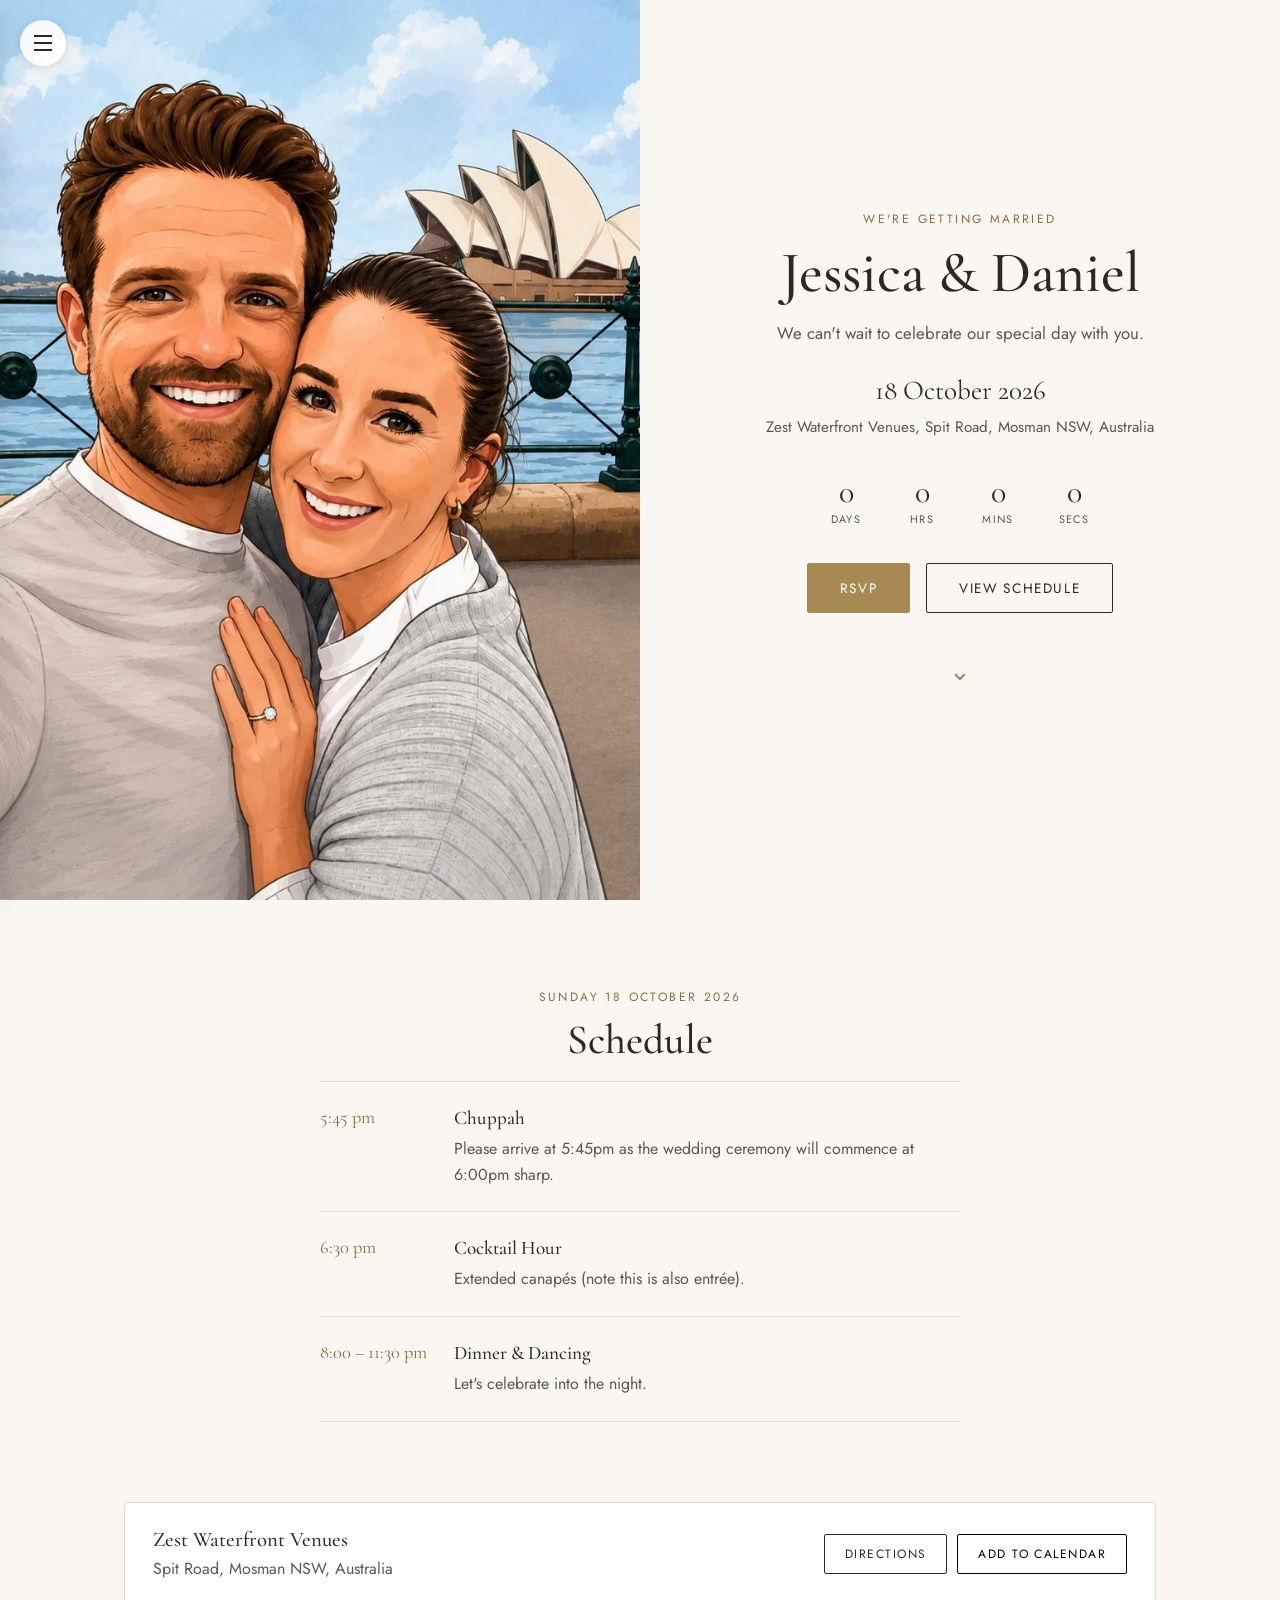
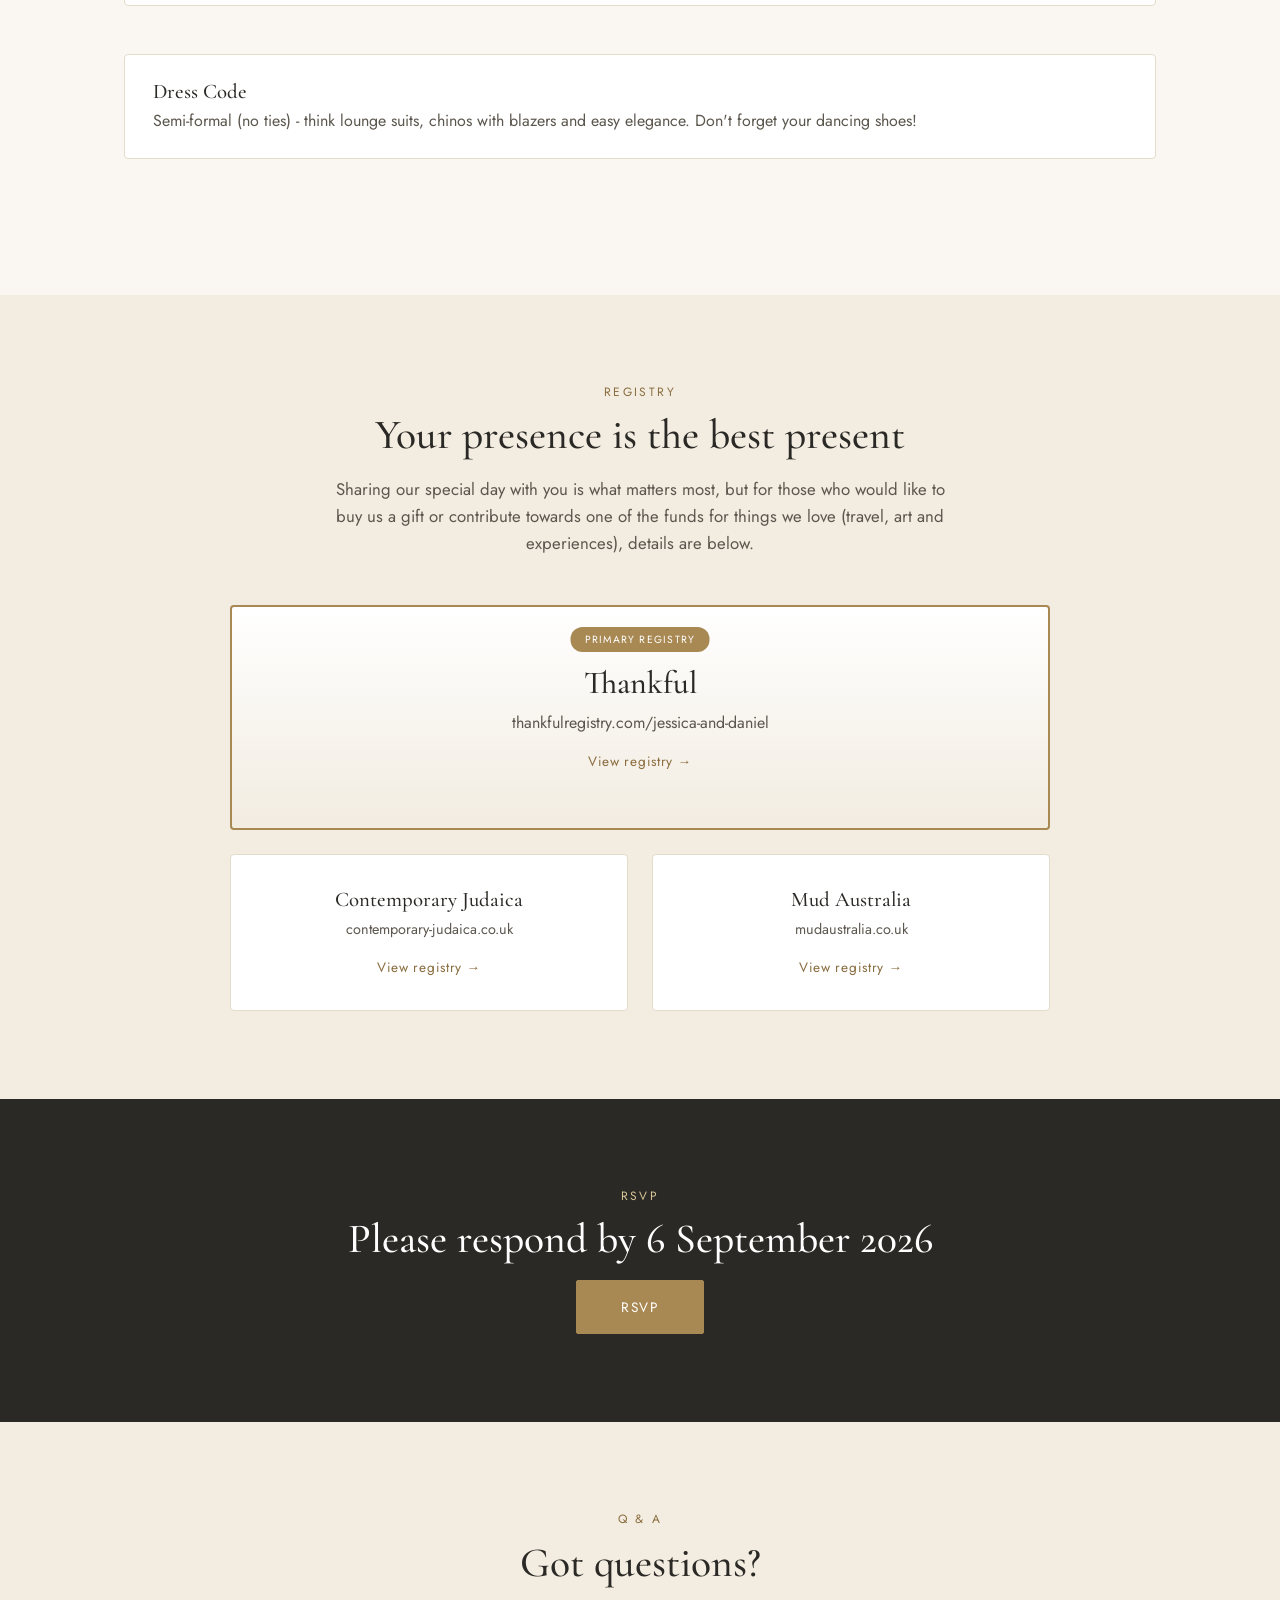
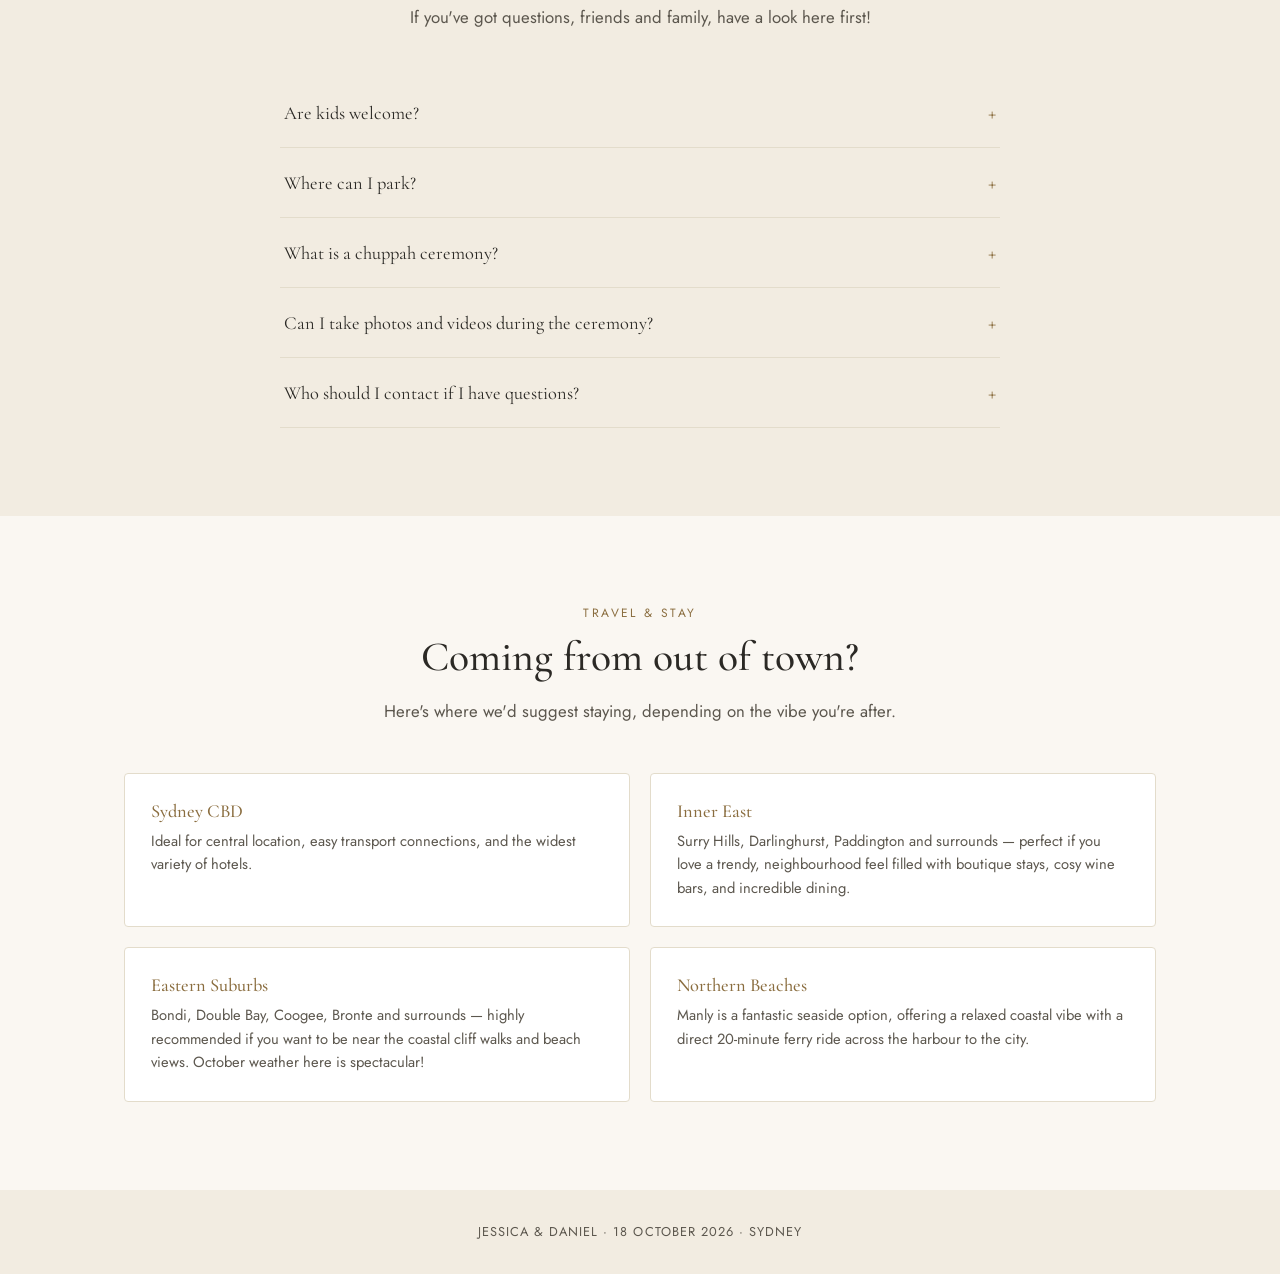
==== index.html @ 29e3cf42 "Redo animated invite with new artwork; update schedule, RSVP and FAQ content - Replace flip-card inv" ====
<!DOCTYPE html>
<html lang="en">
<head>
<meta charset="UTF-8">
<meta name="viewport" content="width=device-width, initial-scale=1.0">
<title>Jessica & Daniel's Wedding | 18 October 2026</title>
<meta name="description" content="Jessica & Daniel are getting married on Sunday 18 October 2026 at Zest Waterfront Venues, Mosman, Sydney.">
<link rel="preconnect" href="https://fonts.googleapis.com">
<link rel="preconnect" href="https://fonts.gstatic.com" crossorigin>
<link href="https://fonts.googleapis.com/css2?family=Cormorant+Garamond:ital,wght@0,400;0,500;0,600;1,400&family=Jost:wght@300;400;500;600&display=swap" rel="stylesheet">
<link rel="stylesheet" href="css/styles.css">
</head>
<body>

<button class="nav-toggle" id="navToggle" aria-label="Open menu" aria-expanded="false">
  <span></span><span></span><span></span>
</button>

<nav class="site-nav" id="siteNav">
  <ul>
    <li><a href="#home" class="nav-link">Home</a></li>
    <li><a href="#schedule" class="nav-link">Schedule</a></li>
    <li><a href="#registry" class="nav-link">Registry</a></li>
    <li><a href="#rsvp" class="nav-link">RSVP</a></li>
    <li><a href="#faq" class="nav-link">Q&amp;A</a></li>
    <li><a href="#stay" class="nav-link">Travel &amp; Stay</a></li>
  </ul>
</nav>
<div class="nav-overlay" id="navOverlay"></div>

<header id="home" class="hero">
  <div class="hero-photo">
    <img src="images/hero.jpg" alt="Jessica and Daniel" class="hero-img">
  </div>
  <div class="hero-details">
    <p class="eyebrow">We're getting married</p>
    <h1>Jessica &amp; Daniel</h1>
    <p class="hero-sub">We can't wait to celebrate our special day with you.</p>
    <div class="hero-date">
      <span class="date">18 October 2026</span>
    </div>
    <p class="hero-venue">Zest Waterfront Venues, Spit Road, Mosman NSW, Australia</p>

    <div class="countdown" id="countdown" aria-live="polite">
      <div class="countdown-item"><span class="num" id="cd-days">--</span><span class="label">Days</span></div>
      <div class="countdown-item"><span class="num" id="cd-hours">--</span><span class="label">Hrs</span></div>
      <div class="countdown-item"><span class="num" id="cd-mins">--</span><span class="label">Mins</span></div>
      <div class="countdown-item"><span class="num" id="cd-secs">--</span><span class="label">Secs</span></div>
    </div>

    <div class="hero-actions">
      <a href="https://forms.gle/gH3tYv1dDQS2jbG3A" class="btn btn-primary" target="_blank" rel="noopener">RSVP</a>
      <a href="#schedule" class="btn btn-outline">View Schedule</a>
    </div>

    <a href="#schedule" class="scroll-cue" aria-label="Scroll to schedule">&#8964;</a>
  </div>
</header>

<main>

  <section id="schedule" class="section">
    <div class="container">
      <p class="eyebrow center">Sunday 18 October 2026</p>
      <h2 class="section-title center">Schedule</h2>
      <ol class="timeline">
        <li class="timeline-item">
          <div class="timeline-time">5:45&nbsp;pm</div>
          <div class="timeline-body">
            <h4>Chuppah</h4>
            <p>Please arrive at 5:45pm as the wedding ceremony will commence at 6:00pm sharp.</p>
          </div>
        </li>
        <li class="timeline-item">
          <div class="timeline-time">6:30&nbsp;pm</div>
          <div class="timeline-body">
            <h4>Cocktail Hour</h4>
            <p>Extended canap&eacute;s (note this is also entr&eacute;e).</p>
          </div>
        </li>
        <li class="timeline-item">
          <div class="timeline-time">8:00&nbsp;&ndash;&nbsp;11:30&nbsp;pm</div>
          <div class="timeline-body">
            <h4>Dinner &amp; Dancing</h4>
            <p>Let's celebrate into the night.</p>
          </div>
        </li>
      </ol>

      <div class="venue-card">
        <div>
          <h3>Zest Waterfront Venues</h3>
          <p>Spit Road, Mosman NSW, Australia</p>
        </div>
        <div class="venue-actions">
          <a class="btn btn-small btn-outline" href="https://www.google.com/maps/search/?api=1&query=Zest+Waterfront+Venues%2C+Spit+Road%2C+Mosman+NSW%2C+Australia" target="_blank" rel="noopener">Directions</a>
          <div class="cal-dropdown" id="calDropdown">
            <button class="btn btn-small btn-outline cal-dropdown-toggle" id="calendarToggle" aria-haspopup="true" aria-expanded="false">Add to Calendar</button>
            <div class="cal-dropdown-menu" id="calendarMenu">
              <a href="#" class="cal-option" id="calGoogle" target="_blank" rel="noopener">Google Calendar</a>
              <a href="#" class="cal-option" id="calOutlook" target="_blank" rel="noopener">Outlook</a>
              <a href="#" class="cal-option" id="calYahoo" target="_blank" rel="noopener">Yahoo Calendar</a>
              <a href="#" class="cal-option" id="calApple">Apple / iCal (.ics)</a>
            </div>
          </div>
        </div>
      </div>

      <div class="venue-card">
        <div>
          <h3>Dress Code</h3>
          <p>Semi-formal (no ties) -  think lounge suits, chinos with blazers and easy elegance.  Don't forget your dancing shoes!</p>
        </div>
      </div>
    </div>
  </section>

  <section id="registry" class="section section-alt">
    <div class="container">
      <p class="eyebrow center">Registry</p>
      <h2 class="section-title center">Your presence is the best present</h2>
      <p class="section-lede center">Sharing our special day with you is what matters most, but for those who would like to buy us a gift or contribute towards one of the funds for things we love (travel, art and experiences), details are below.</p>

      <div class="registry-grid">
        <a class="registry-card registry-card-featured" href="https://thankfulregistry.com/jessica-and-daniel" target="_blank" rel="noopener">
          <span class="registry-badge">Primary Registry</span>
          <h3>Thankful</h3>
          <p>thankfulregistry.com/jessica-and-daniel</p>
          <span class="registry-link">View registry &rarr;</span>
        </a>
        <div class="registry-secondary">
          <a class="registry-card" href="https://contemporaryjudaica.co.uk/apps/giftregistry/registry/442622" target="_blank" rel="noopener">
            <h3>Contemporary Judaica</h3>
            <p>contemporary-judaica.co.uk</p>
            <span class="registry-link">View registry &rarr;</span>
          </a>
          <a class="registry-card" href="https://registry.mudaustralia.com/uk/giftregistry/?giftregistry_id=41" target="_blank" rel="noopener">
            <h3>Mud Australia</h3>
            <p>mudaustralia.co.uk</p>
            <span class="registry-link">View registry &rarr;</span>
          </a>
        </div>
      </div>
    </div>
  </section>

  <section id="rsvp" class="section rsvp-section">
    <div class="container">
      <p class="eyebrow center">RSVP</p>
      <h2 class="section-title center">Please respond by 6 September 2026</h2>
      <div class="rsvp-box">
        <a href="https://forms.gle/gH3tYv1dDQS2jbG3A" class="btn btn-primary btn-large" id="rsvpBtn" target="_blank" rel="noopener">RSVP</a>
      </div>
    </div>
  </section>

  <section id="faq" class="section section-alt">
    <div class="container">
      <p class="eyebrow center">Q &amp; A</p>
      <h2 class="section-title center">Got questions?</h2>
      <p class="section-lede center">If you've got questions, friends and family, have a look here first!</p>

      <div class="accordion" id="accordion">
        <div class="accordion-item">
          <button class="accordion-trigger" aria-expanded="false">
            <span>Are kids welcome?</span><span class="accordion-icon">+</span>
          </button>
          <div class="accordion-panel">
            <p>We love your little ones, however this is an adults-only evening. We hope it gives you a chance to let your hair down and celebrate with us properly &mdash; we really appreciate your understanding.</p>
          </div>
        </div>
        <div class="accordion-item">
          <button class="accordion-trigger" aria-expanded="false">
            <span>Where can I park?</span><span class="accordion-icon">+</span>
          </button>
          <div class="accordion-panel">
            <p>There are plentiful spaces in the council carparks adjacent to Zest on Spit Road. Parking is free from 6:00 pm, with over 300 spaces available. That said, a taxi or rideshare home is always a good idea after a big night!</p>
          </div>
        </div>
        <div class="accordion-item">
          <button class="accordion-trigger" aria-expanded="false">
            <span>What is a chuppah ceremony?</span><span class="accordion-icon">+</span>
          </button>
          <div class="accordion-panel">
            <p>A chuppah is a traditional Jewish wedding canopy under which the couple is married. It symbolises the home and life the couple will build together. Our ceremony will incorporate this beautiful tradition as part of our celebration.</p>
          </div>
        </div>
        <div class="accordion-item">
          <button class="accordion-trigger" aria-expanded="false">
            <span>Can I take photos and videos during the ceremony?</span><span class="accordion-icon">+</span>
          </button>
          <div class="accordion-panel">
            <p>We're having an unplugged ceremony &mdash; we kindly ask that phones and cameras are put away during the chuppah so we can all be fully present together. Our photographer will capture every moment beautifully. Photos are absolutely welcome at the reception!</p>
          </div>
        </div>
        <div class="accordion-item">
          <button class="accordion-trigger" aria-expanded="false">
            <span>Who should I contact if I have questions?</span><span class="accordion-icon">+</span>
          </button>
          <div class="accordion-panel">
            <p>Please reach out directly to Jess and Daniel via email jessicadaniel181026@gmail.com and we'll be happy to help. We can't wait to celebrate with you!</p>
          </div>
        </div>
      </div>
    </div>
  </section>

  <section id="stay" class="section">
    <div class="container">
      <p class="eyebrow center">Travel &amp; Stay</p>
      <h2 class="section-title center">Coming from out of town?</h2>
      <p class="section-lede center">Here's where we'd suggest staying, depending on the vibe you're after.</p>

      <div class="stay-grid">
        <div class="stay-card">
          <h3>Sydney CBD</h3>
          <p>Ideal for central location, easy transport connections, and the widest variety of hotels.</p>
        </div>
        <div class="stay-card">
          <h3>Inner East</h3>
          <p>Surry Hills, Darlinghurst, Paddington and surrounds &mdash; perfect if you love a trendy, neighbourhood feel filled with boutique stays, cosy wine bars, and incredible dining.</p>
        </div>
        <div class="stay-card">
          <h3>Eastern Suburbs</h3>
          <p>Bondi, Double Bay, Coogee, Bronte and surrounds &mdash; highly recommended if you want to be near the coastal cliff walks and beach views. October weather here is spectacular!</p>
        </div>
        <div class="stay-card">
          <h3>Northern Beaches</h3>
          <p>Manly is a fantastic seaside option, offering a relaxed coastal vibe with a direct 20-minute ferry ride across the harbour to the city.</p>
        </div>
      </div>
    </div>
  </section>

</main>

<footer class="site-footer">
  <p>Jessica &amp; Daniel &middot; 18 October 2026 &middot; Sydney</p>
</footer>

<script src="js/script.js"></script>
</body>
</html>
---- css/styles.css ----
/* ===== Design tokens ===== */
:root {
  --gold: #a98953;
  --gold-dark: #8a6d3f;
  --ink: #2b2925;
  --ink-soft: #5c574e;
  --cream: #faf7f2;
  --cream-2: #f2ece1;
  --line: #e3dccb;
  --font-serif: 'Cormorant Garamond', Georgia, serif;
  --font-sans: 'Jost', -apple-system, sans-serif;
  --max-w: 1080px;
}

* { box-sizing: border-box; }
html { scroll-behavior: smooth; }
body {
  margin: 0;
  font-family: var(--font-sans);
  color: var(--ink);
  background: var(--cream);
  -webkit-font-smoothing: antialiased;
}
img { max-width: 100%; display: block; }
a { color: inherit; text-decoration: none; }
h1, h2, h3, h4 { font-family: var(--font-serif); font-weight: 500; margin: 0; }
p { margin: 0; line-height: 1.6; }

.container {
  max-width: var(--max-w);
  margin: 0 auto;
  padding: 0 24px;
}

.eyebrow {
  font-family: var(--font-sans);
  letter-spacing: 0.2em;
  text-transform: uppercase;
  font-size: 0.75rem;
  color: var(--gold-dark);
  margin-bottom: 8px;
}
.eyebrow.center { text-align: center; }
.center { text-align: center; }

.section { padding: 88px 0; }
.section-alt { background: var(--cream-2); }
.section-title { font-size: clamp(1.8rem, 4vw, 2.6rem); margin-bottom: 16px; }
.section-lede {
  max-width: 620px;
  margin: 0 auto 48px;
  color: var(--ink-soft);
  font-size: 1.05rem;
}

.btn {
  display: inline-block;
  padding: 14px 32px;
  border-radius: 2px;
  font-family: var(--font-sans);
  font-size: 0.85rem;
  letter-spacing: 0.12em;
  text-transform: uppercase;
  border: 1px solid transparent;
  cursor: pointer;
  transition: all 0.25s ease;
}
.btn-primary { background: var(--gold); color: #fff; border-color: var(--gold); }
.btn-primary:hover { background: var(--gold-dark); border-color: var(--gold-dark); }
.btn-outline { background: transparent; border-color: currentColor; }
.btn-large { padding: 16px 44px; }
.btn-small { padding: 10px 20px; font-size: 0.75rem; }

/* ===== Nav ===== */
.nav-toggle {
  position: fixed;
  top: 20px;
  left: 20px;
  z-index: 60;
  width: 46px;
  height: 46px;
  border-radius: 50%;
  border: none;
  background: rgba(255,255,255,0.9);
  box-shadow: 0 2px 10px rgba(0,0,0,0.12);
  display: flex;
  flex-direction: column;
  align-items: center;
  justify-content: center;
  gap: 5px;
  cursor: pointer;
}
.nav-toggle span {
  width: 18px;
  height: 2px;
  background: var(--ink);
  transition: transform 0.25s ease, opacity 0.25s ease;
}
.nav-toggle.open span:nth-child(1) { transform: translateY(7px) rotate(45deg); }
.nav-toggle.open span:nth-child(2) { opacity: 0; }
.nav-toggle.open span:nth-child(3) { transform: translateY(-7px) rotate(-45deg); }

.site-nav {
  position: fixed;
  top: 0; left: 0;
  height: 100vh;
  width: 280px;
  background: var(--cream);
  z-index: 55;
  transform: translateX(-100%);
  transition: transform 0.3s ease;
  box-shadow: 4px 0 24px rgba(0,0,0,0.08);
  padding: 100px 32px;
}
.site-nav.open { transform: translateX(0); }
.site-nav ul { list-style: none; margin: 0; padding: 0; display: flex; flex-direction: column; gap: 28px; }
.site-nav a {
  font-family: var(--font-serif);
  font-size: 1.4rem;
  color: var(--ink);
}
.site-nav a:hover { color: var(--gold-dark); }

.nav-overlay {
  position: fixed;
  inset: 0;
  background: rgba(0,0,0,0.35);
  z-index: 50;
  opacity: 0;
  pointer-events: none;
  transition: opacity 0.3s ease;
}
.nav-overlay.open { opacity: 1; pointer-events: auto; }

/* ===== Hero =====
   Split layout: photo panel + details panel side by side (stacked on mobile).
   Text never overlaps the photo, so faces are always fully visible. */
.hero {
  display: flex;
  min-height: 100vh;
}
.hero-photo {
  flex: 1 1 50%;
  position: relative;
  overflow: hidden;
  min-height: 46vh;
}
.hero-img { width: 100%; height: 100%; object-fit: cover; object-position: center 15%; }

.hero-details {
  flex: 1 1 50%;
  display: flex;
  flex-direction: column;
  align-items: center;
  justify-content: center;
  text-align: center;
  background: var(--cream);
  padding: 56px 48px;
}
.hero-details .eyebrow { color: var(--gold-dark); }
.hero-details h1 { font-size: clamp(2.4rem, 5vw, 3.6rem); margin-bottom: 12px; color: var(--ink); }
.hero-sub { font-size: 1.05rem; color: var(--ink-soft); margin-bottom: 28px; }
.hero-date { display: flex; flex-direction: column; gap: 2px; margin-bottom: 8px; }
.hero-date .day { font-family: var(--font-sans); letter-spacing: 0.15em; text-transform: uppercase; font-size: 0.8rem; color: var(--ink-soft); }
.hero-date .date { font-family: var(--font-serif); font-size: 1.7rem; color: var(--ink); }
.hero-venue { color: var(--ink-soft); margin-bottom: 32px; font-size: 0.95rem; }

.countdown { display: flex; justify-content: center; gap: 20px; margin-bottom: 36px; }
.countdown-item { display: flex; flex-direction: column; align-items: center; min-width: 56px; }
.countdown-item .num { font-family: var(--font-serif); font-size: 2rem; color: var(--ink); }
.countdown-item .label { font-size: 0.68rem; letter-spacing: 0.12em; text-transform: uppercase; color: var(--ink-soft); }

.hero-actions { display: flex; gap: 16px; justify-content: center; flex-wrap: wrap; margin-bottom: 8px; }

.scroll-cue {
  margin-top: 32px;
  color: var(--gold-dark);
  font-size: 1.6rem;
  opacity: 0.8;
  animation: bob 2s infinite ease-in-out;
}
@keyframes bob { 0%,100% { transform: translateY(0); } 50% { transform: translateY(6px); } }

@media (max-width: 900px) {
  .hero { flex-direction: column; min-height: auto; }
  .hero-photo { min-height: 52vh; flex: none; }
  .hero-details { padding: 48px 24px 40px; flex: none; }
}

/* ===== Venue card + timeline ===== */
.venue-card {
  display: flex;
  align-items: center;
  justify-content: space-between;
  flex-wrap: wrap;
  gap: 16px;
  background: #fff;
  border: 1px solid var(--line);
  padding: 24px 28px;
  margin-bottom: 48px;
  border-radius: 4px;
}
.venue-card h3 { font-size: 1.3rem; margin-bottom: 4px; }
.venue-card p { color: var(--ink-soft); }
.venue-actions { display: flex; gap: 10px; flex-wrap: wrap; }

.cal-dropdown { position: relative; display: inline-block; }
.cal-dropdown-menu {
  position: absolute;
  top: calc(100% + 8px);
  left: 0;
  min-width: 200px;
  background: #fff;
  border: 1px solid var(--line);
  border-radius: 4px;
  box-shadow: 0 10px 28px rgba(0,0,0,0.12);
  padding: 6px;
  display: none;
  z-index: 20;
}
.cal-dropdown-menu.open { display: block; }
.cal-option {
  display: block;
  padding: 10px 14px;
  border-radius: 3px;
  font-size: 0.85rem;
  color: var(--ink);
}
.cal-option:hover { background: var(--cream-2); }

.timeline { list-style: none; margin: 0 auto 80px; padding: 0; max-width: 640px; }
.timeline-item {
  display: flex;
  gap: 24px;
  padding: 24px 0;
  border-top: 1px solid var(--line);
}
.timeline-item:last-child { border-bottom: 1px solid var(--line); }
.timeline-time {
  flex: 0 0 110px;
  font-family: var(--font-serif);
  font-size: 1.15rem;
  color: var(--gold-dark);
}
.timeline-body h4 { font-size: 1.2rem; margin-bottom: 6px; }
.timeline-body p { color: var(--ink-soft); }

/* ===== Registry ===== */
.registry-grid {
  display: flex;
  flex-direction: column;
  gap: 24px;
  max-width: 820px;
  margin: 0 auto;
}
.registry-card {
  display: block;
  background: #fff;
  border: 1px solid var(--line);
  padding: 32px 24px;
  text-align: center;
  border-radius: 4px;
  transition: box-shadow 0.2s ease, transform 0.2s ease;
}
.registry-card:hover { box-shadow: 0 8px 24px rgba(0,0,0,0.08); transform: translateY(-2px); }
.registry-card h3 { font-size: 1.3rem; margin-bottom: 6px; }
.registry-card p { color: var(--ink-soft); font-size: 0.9rem; margin-bottom: 14px; }
.registry-link { color: var(--gold-dark); font-size: 0.85rem; letter-spacing: 0.05em; }

.registry-card-featured {
  position: relative;
  padding: 56px 40px;
  border: 2px solid var(--gold);
  background: linear-gradient(180deg, #fff 0%, var(--cream-2) 100%);
}
.registry-card-featured h3 { font-size: 2rem; margin-bottom: 8px; }
.registry-card-featured p { font-size: 1rem; }
.registry-badge {
  position: absolute;
  top: 20px;
  left: 50%;
  transform: translateX(-50%);
  background: var(--gold);
  color: #fff;
  font-size: 0.65rem;
  letter-spacing: 0.12em;
  text-transform: uppercase;
  padding: 5px 14px;
  border-radius: 12px;
}

.registry-secondary {
  display: grid;
  grid-template-columns: repeat(2, 1fr);
  gap: 24px;
}

@media (max-width: 640px) {
  .registry-secondary { grid-template-columns: 1fr; }
  .registry-card-featured { padding: 48px 24px; }
}

/* ===== RSVP ===== */
.rsvp-section { background: var(--ink); color: #fff; }
.rsvp-section .eyebrow { color: #d9c79a; }
.rsvp-section .section-lede { color: rgba(255,255,255,0.75); }
.rsvp-box { text-align: center; }

/* ===== Accordion ===== */
.accordion { max-width: 720px; margin: 0 auto; }
.accordion-item { border-bottom: 1px solid var(--line); }
.accordion-trigger {
  width: 100%;
  display: flex;
  justify-content: space-between;
  align-items: center;
  background: none;
  border: none;
  padding: 22px 4px;
  font-family: var(--font-serif);
  font-size: 1.15rem;
  text-align: left;
  cursor: pointer;
  color: var(--ink);
}
.accordion-icon { font-size: 1.3rem; color: var(--gold-dark); transition: transform 0.25s ease; }
.accordion-trigger[aria-expanded="true"] .accordion-icon { transform: rotate(45deg); }
.accordion-panel {
  max-height: 0;
  overflow: hidden;
  transition: max-height 0.3s ease;
}
.accordion-panel p { padding: 0 4px 22px; color: var(--ink-soft); }

/* ===== Stay ===== */
.stay-grid {
  display: grid;
  grid-template-columns: repeat(2, 1fr);
  gap: 20px;
}
.stay-card {
  background: #fff;
  border: 1px solid var(--line);
  padding: 26px;
  border-radius: 4px;
}
.stay-card h3 { font-size: 1.15rem; margin-bottom: 8px; color: var(--gold-dark); }
.stay-card p { color: var(--ink-soft); font-size: 0.92rem; }

/* ===== Footer ===== */
.site-footer {
  text-align: center;
  padding: 32px 24px;
  font-size: 0.8rem;
  letter-spacing: 0.08em;
  text-transform: uppercase;
  color: var(--ink-soft);
  background: var(--cream-2);
}

/* ===== Responsive ===== */
@media (max-width: 720px) {
  .section { padding: 64px 0; }
  .section-lede { margin-bottom: 36px; }
  .registry-grid,
  .stay-grid { grid-template-columns: 1fr; }
  .venue-card { flex-direction: column; align-items: flex-start; }
  .timeline-item { gap: 14px; }
  .timeline-time { flex-basis: 84px; font-size: 1rem; }
  .countdown { gap: 14px; }
  .countdown-item { min-width: 48px; }
  .countdown-item .num { font-size: 1.6rem; }
  .hero-actions { flex-direction: column; width: 100%; }
  .hero-actions .btn { width: 100%; }
}

@media (max-width: 420px) {
  .hero-photo { min-height: 42vh; }
}
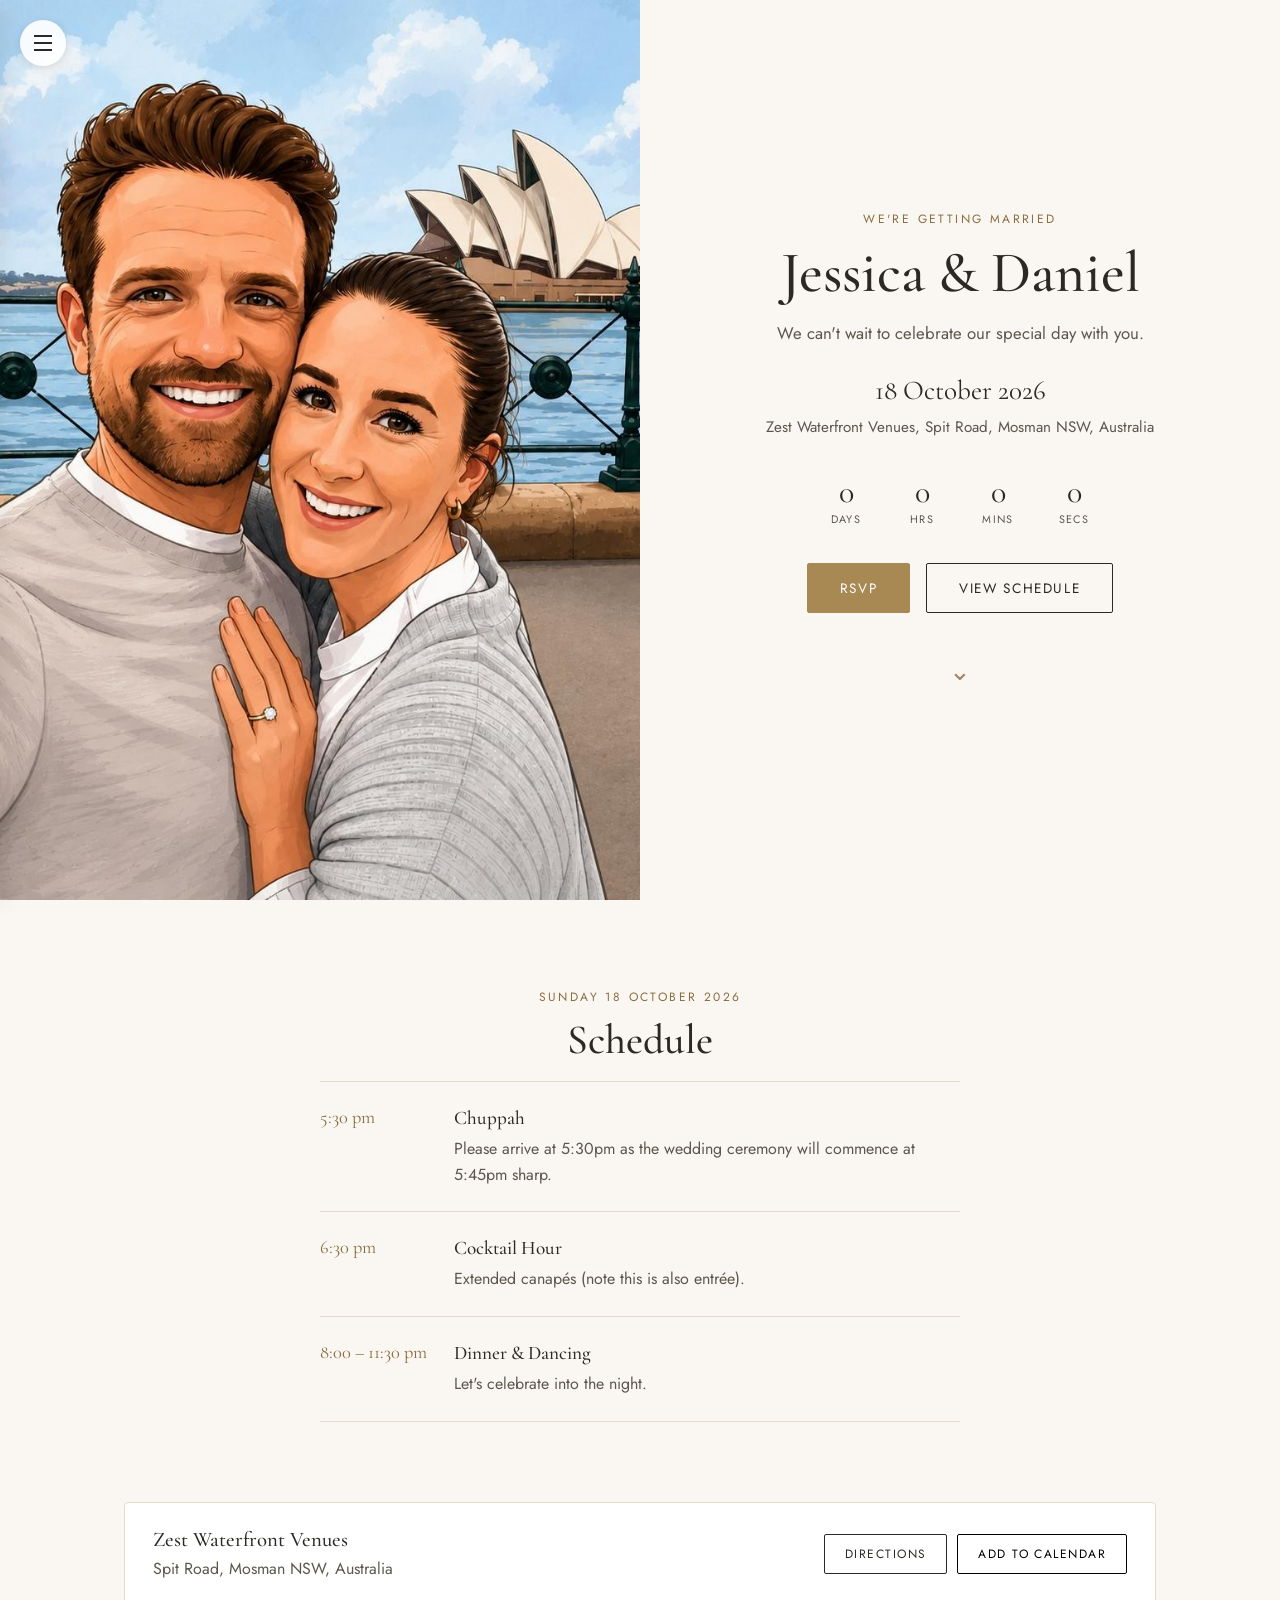
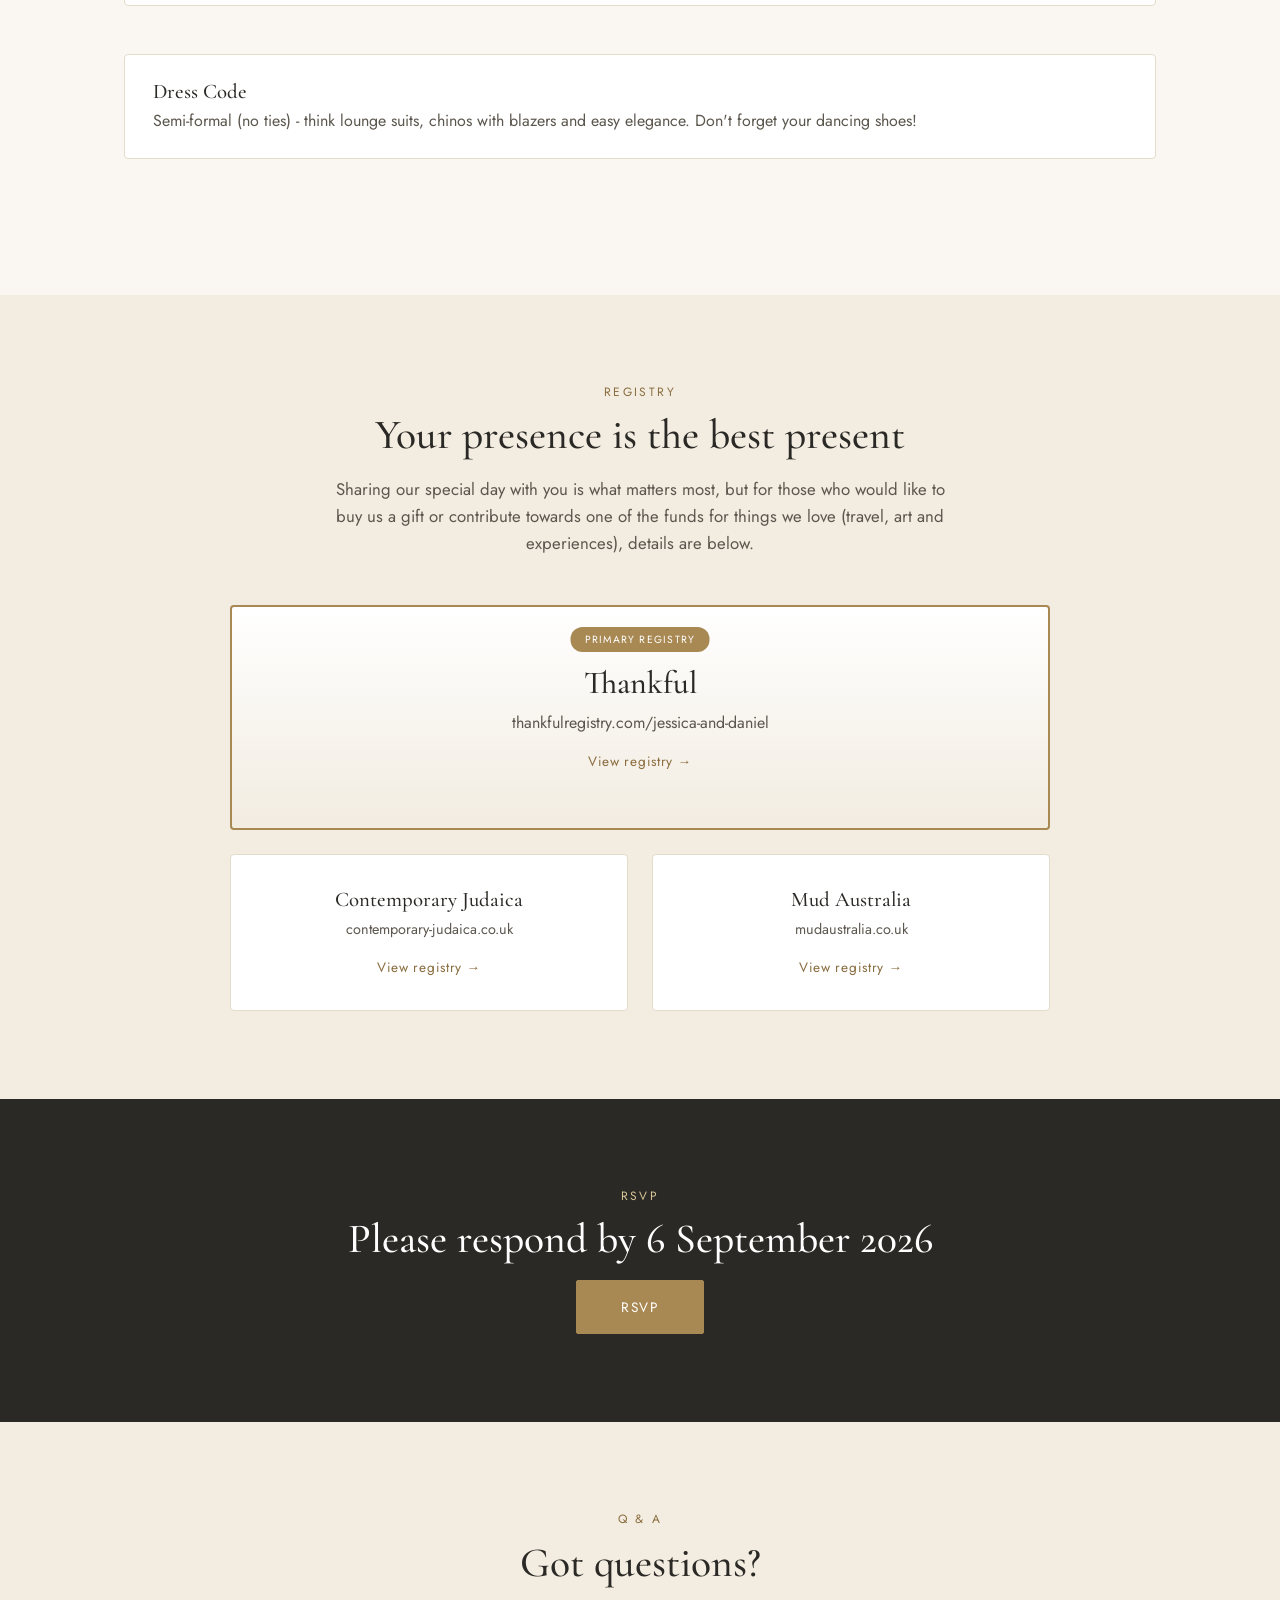
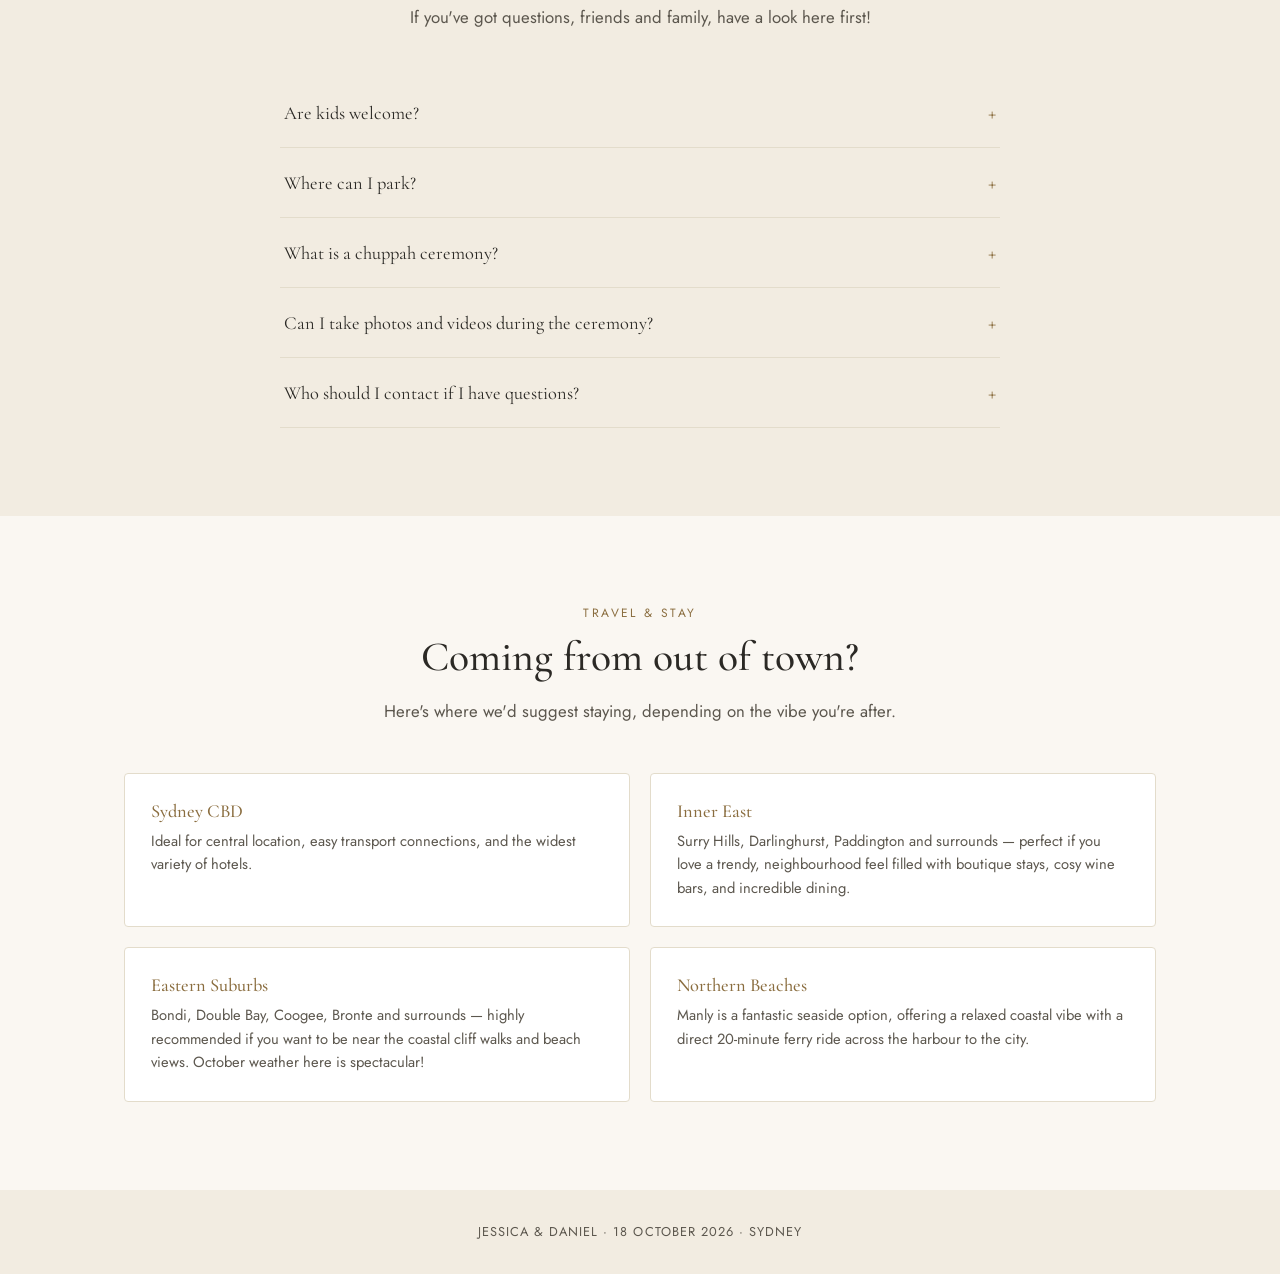
==== commit bfa27ce2: "Update ceremony start time to 5:30pm arrival, 5:45pm commence Co-Authored-By: Claude Sonnet 5 <norep" ====
--- a/index.html
+++ b/index.html
@@ -65,10 +65,10 @@
       <h2 class="section-title center">Schedule</h2>
       <ol class="timeline">
         <li class="timeline-item">
-          <div class="timeline-time">5:45&nbsp;pm</div>
+          <div class="timeline-time">5:30&nbsp;pm</div>
           <div class="timeline-body">
             <h4>Chuppah</h4>
-            <p>Please arrive at 5:45pm as the wedding ceremony will commence at 6:00pm sharp.</p>
+            <p>Please arrive at 5:30pm as the wedding ceremony will commence at 5:45pm sharp.</p>
           </div>
         </li>
         <li class="timeline-item">
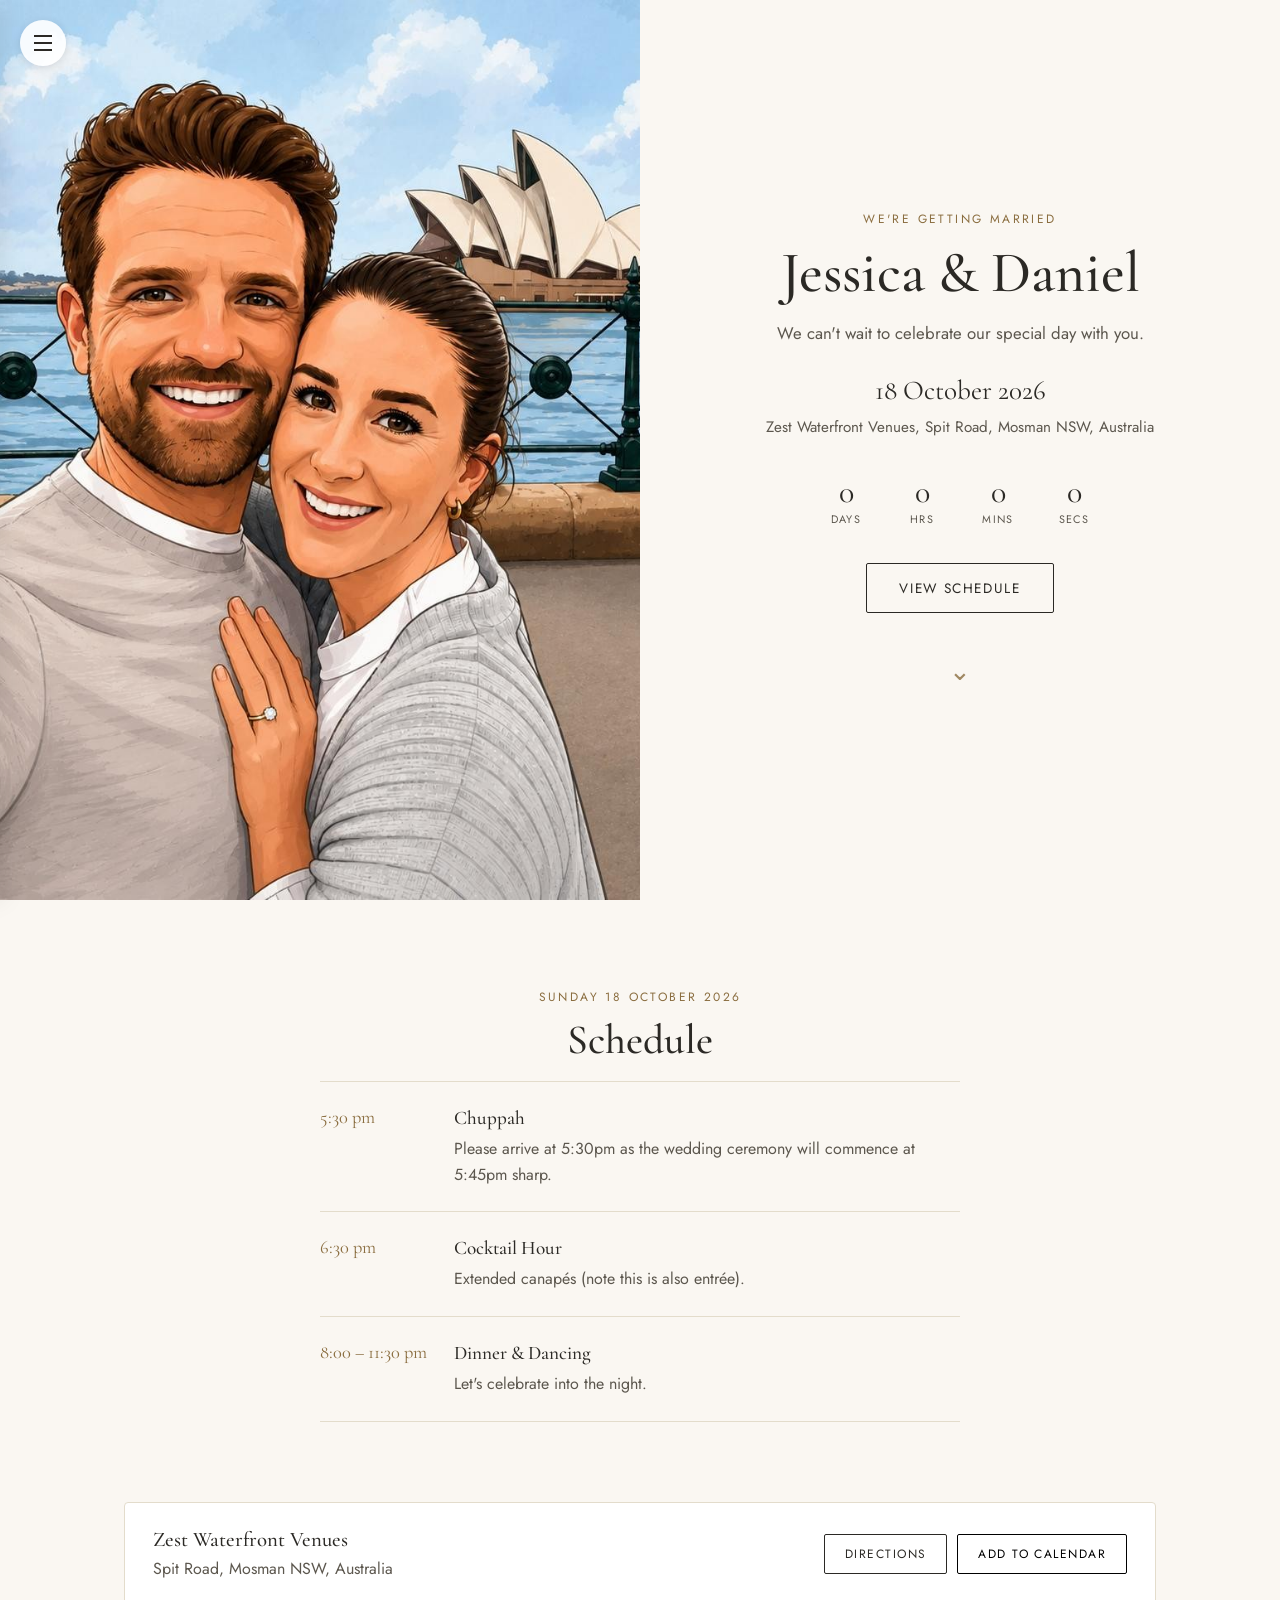
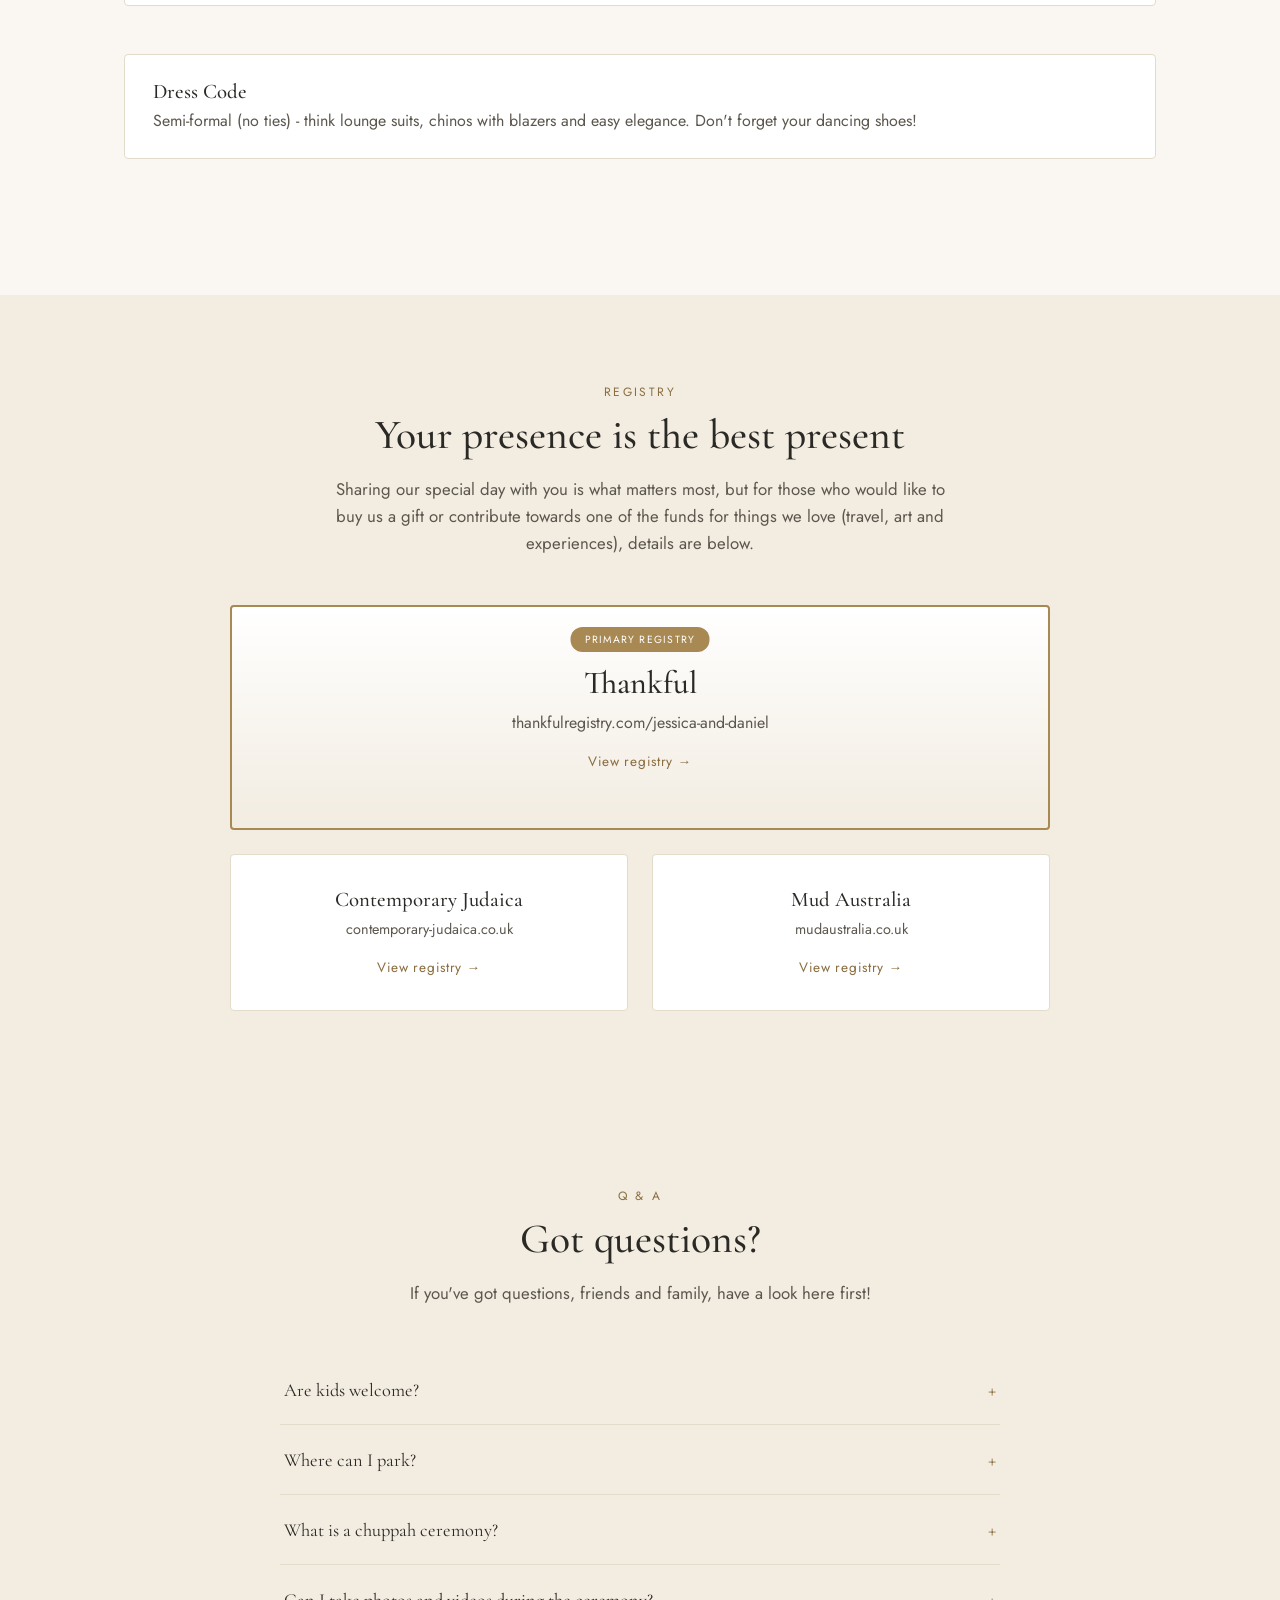
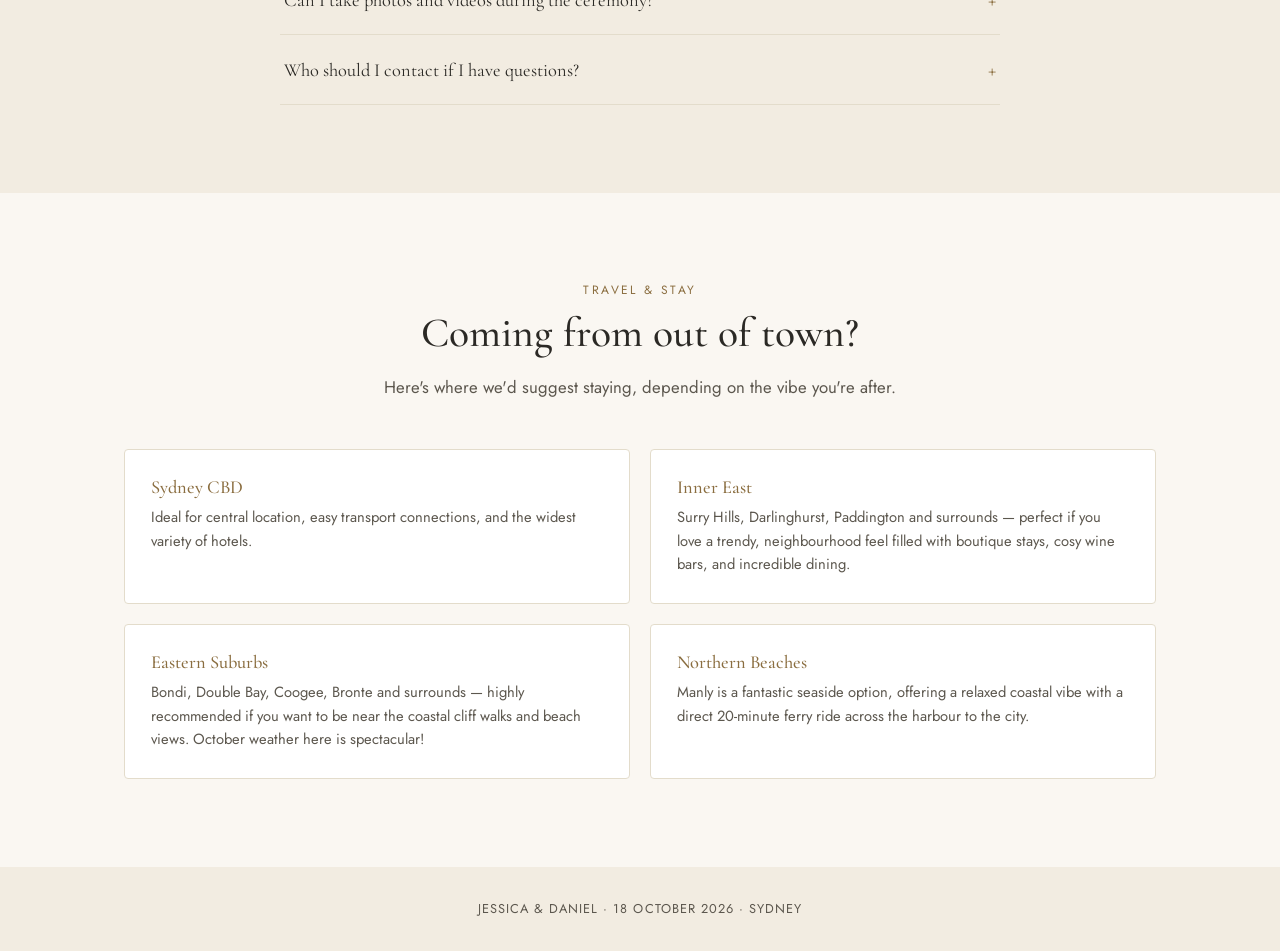
==== commit ec22f3b8: "Remove RSVP button and section from invite and website RSVPs are closed, so remove all RSVP calls-to" ====
--- a/index.html
+++ b/index.html
@@ -21,7 +21,6 @@
     <li><a href="#home" class="nav-link">Home</a></li>
     <li><a href="#schedule" class="nav-link">Schedule</a></li>
     <li><a href="#registry" class="nav-link">Registry</a></li>
-    <li><a href="#rsvp" class="nav-link">RSVP</a></li>
     <li><a href="#faq" class="nav-link">Q&amp;A</a></li>
     <li><a href="#stay" class="nav-link">Travel &amp; Stay</a></li>
   </ul>
@@ -49,7 +48,6 @@
     </div>
 
     <div class="hero-actions">
-      <a href="https://forms.gle/gH3tYv1dDQS2jbG3A" class="btn btn-primary" target="_blank" rel="noopener">RSVP</a>
       <a href="#schedule" class="btn btn-outline">View Schedule</a>
     </div>
 
@@ -144,17 +142,7 @@
     </div>
   </section>
 
-  <section id="rsvp" class="section rsvp-section">
-    <div class="container">
-      <p class="eyebrow center">RSVP</p>
-      <h2 class="section-title center">Please respond by 6 September 2026</h2>
-      <div class="rsvp-box">
-        <a href="https://forms.gle/gH3tYv1dDQS2jbG3A" class="btn btn-primary btn-large" id="rsvpBtn" target="_blank" rel="noopener">RSVP</a>
-      </div>
-    </div>
-  </section>
-
-  <section id="faq" class="section section-alt">
+<section id="faq" class="section section-alt">
     <div class="container">
       <p class="eyebrow center">Q &amp; A</p>
       <h2 class="section-title center">Got questions?</h2>
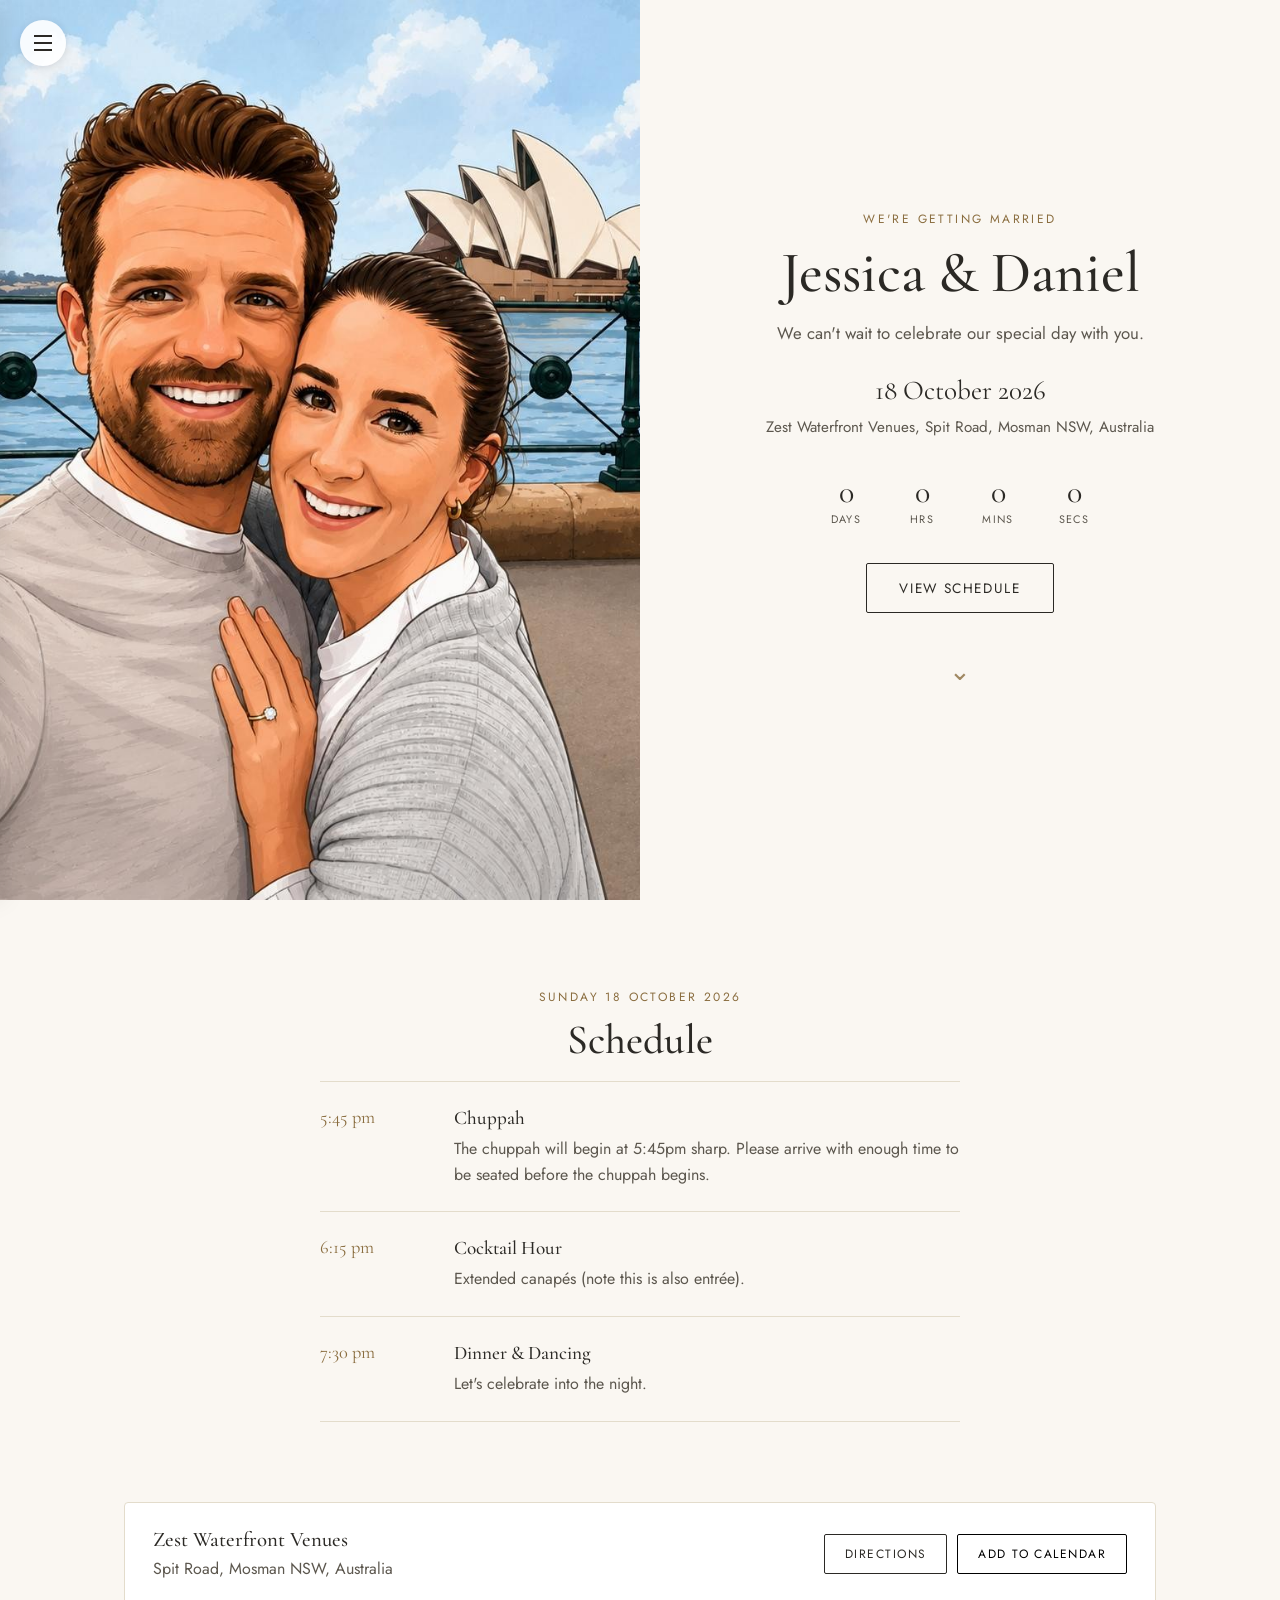
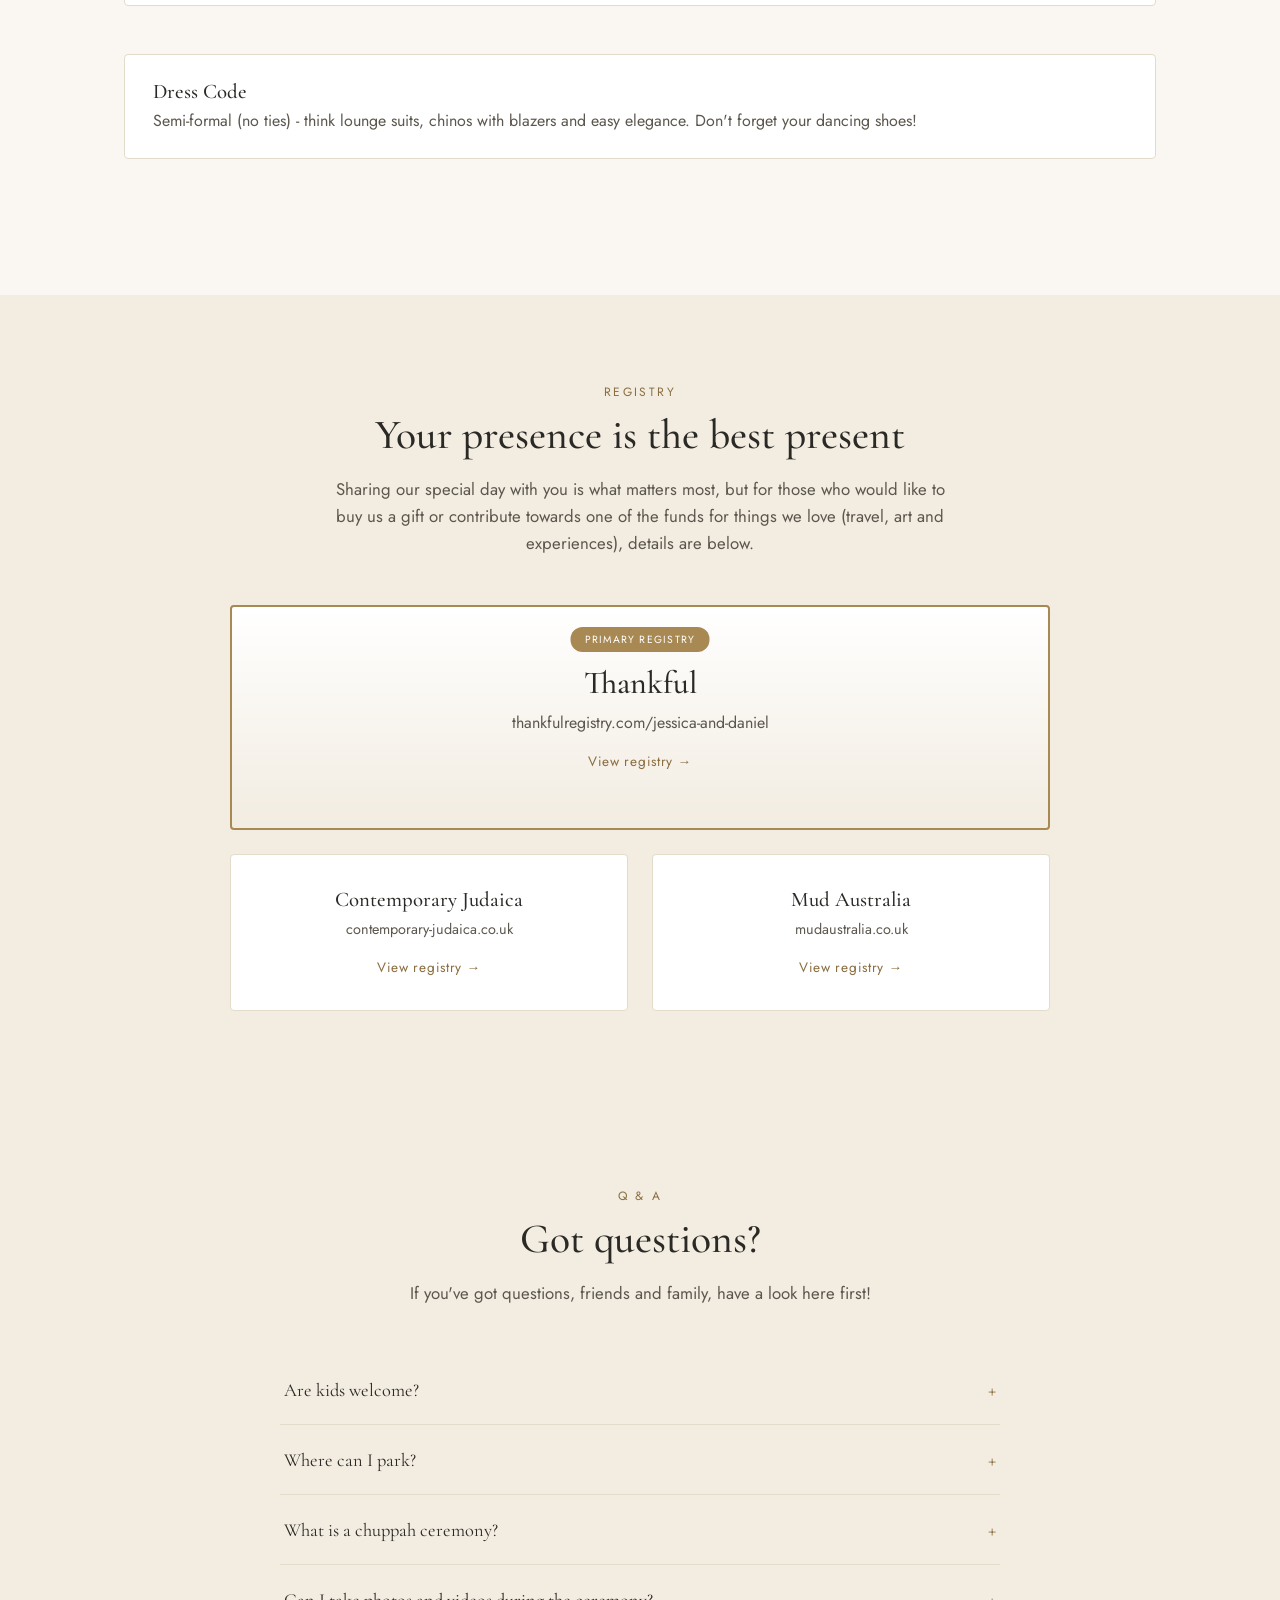
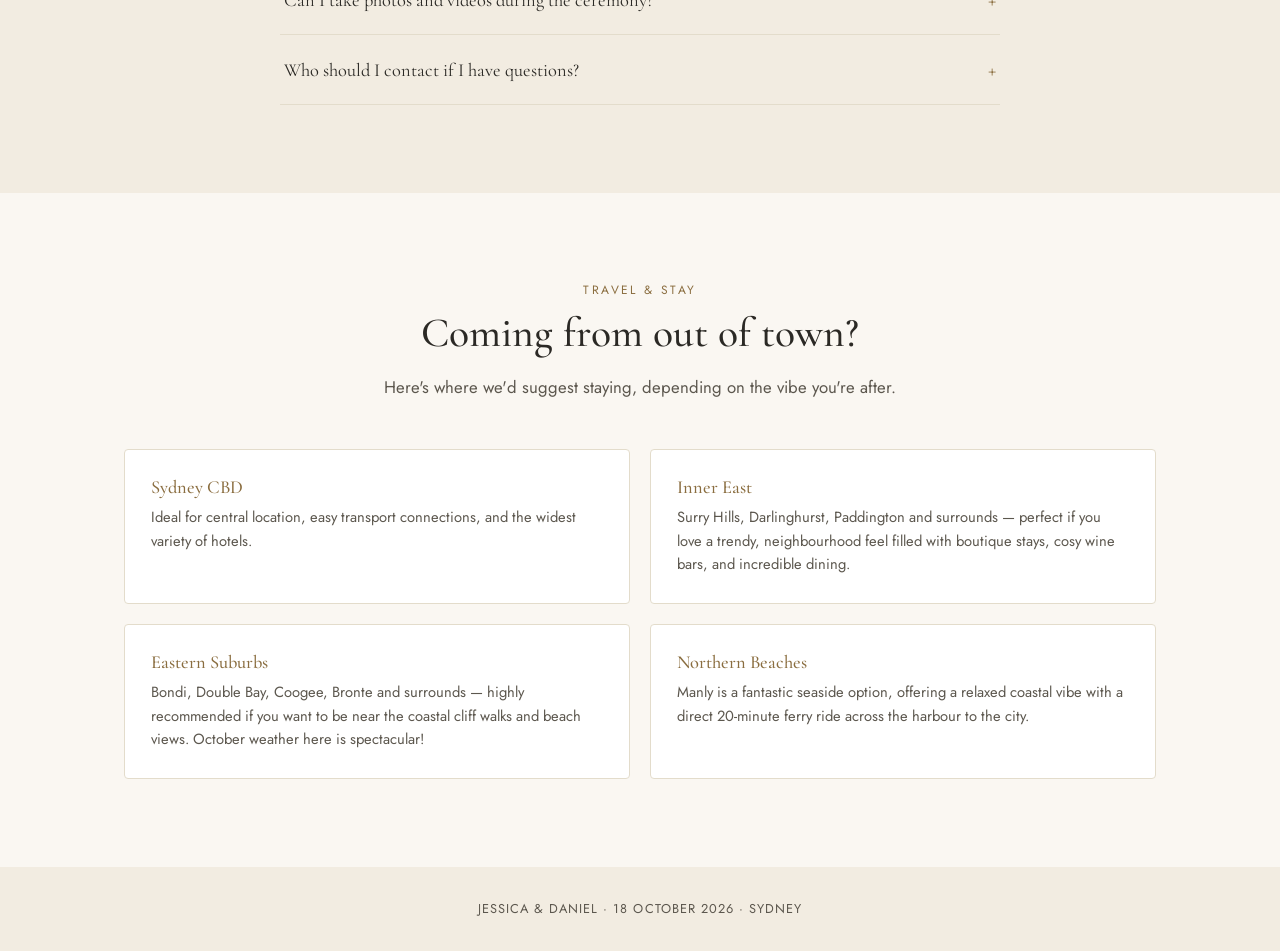
==== commit d8f52980: "Update Schedule section timings and Chuppah copy Chuppah now shows 5:45pm with updated arrival guida" ====
--- a/index.html
+++ b/index.html
@@ -63,21 +63,21 @@
       <h2 class="section-title center">Schedule</h2>
       <ol class="timeline">
         <li class="timeline-item">
-          <div class="timeline-time">5:30&nbsp;pm</div>
+          <div class="timeline-time">5:45&nbsp;pm</div>
           <div class="timeline-body">
             <h4>Chuppah</h4>
-            <p>Please arrive at 5:30pm as the wedding ceremony will commence at 5:45pm sharp.</p>
+            <p>The chuppah will begin at 5:45pm sharp. Please arrive with enough time to be seated before the chuppah begins.</p>
           </div>
         </li>
         <li class="timeline-item">
-          <div class="timeline-time">6:30&nbsp;pm</div>
+          <div class="timeline-time">6:15&nbsp;pm</div>
           <div class="timeline-body">
             <h4>Cocktail Hour</h4>
             <p>Extended canap&eacute;s (note this is also entr&eacute;e).</p>
           </div>
         </li>
         <li class="timeline-item">
-          <div class="timeline-time">8:00&nbsp;&ndash;&nbsp;11:30&nbsp;pm</div>
+          <div class="timeline-time">7:30&nbsp;pm</div>
           <div class="timeline-body">
             <h4>Dinner &amp; Dancing</h4>
             <p>Let's celebrate into the night.</p>
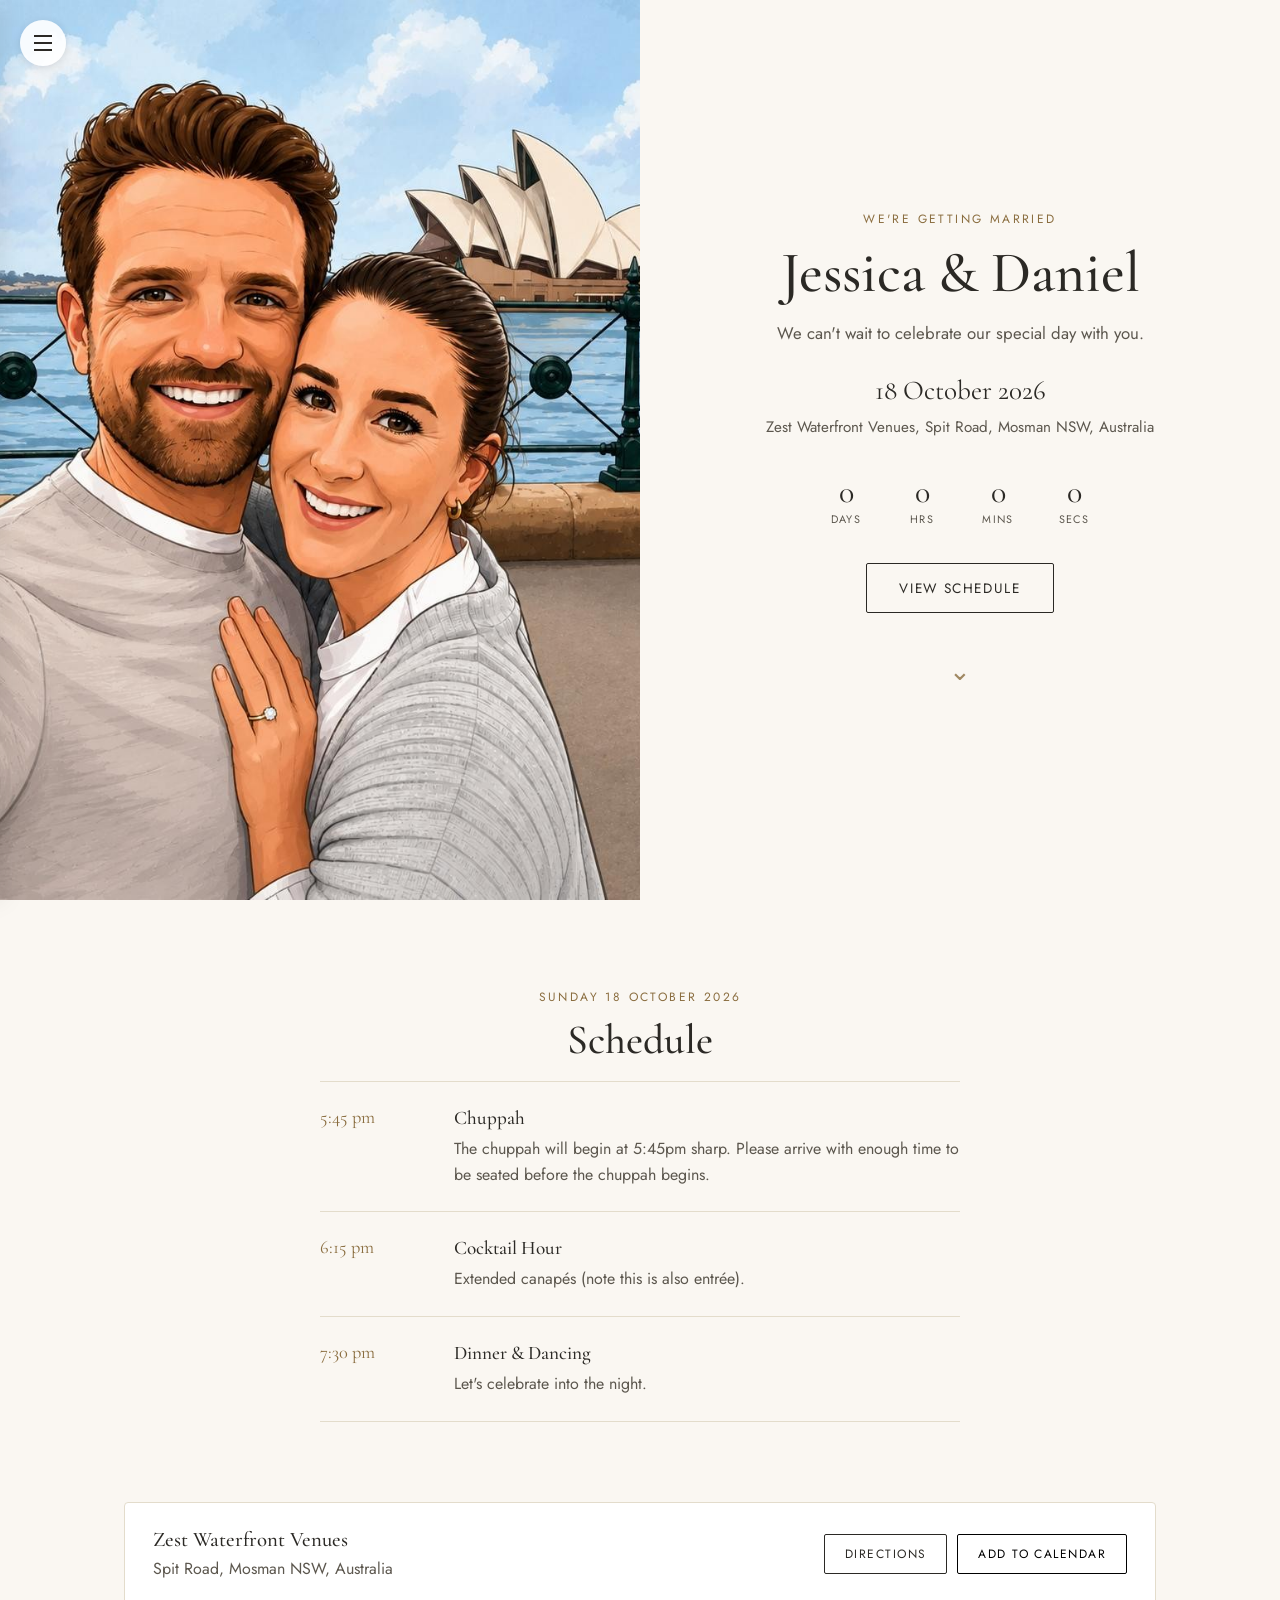
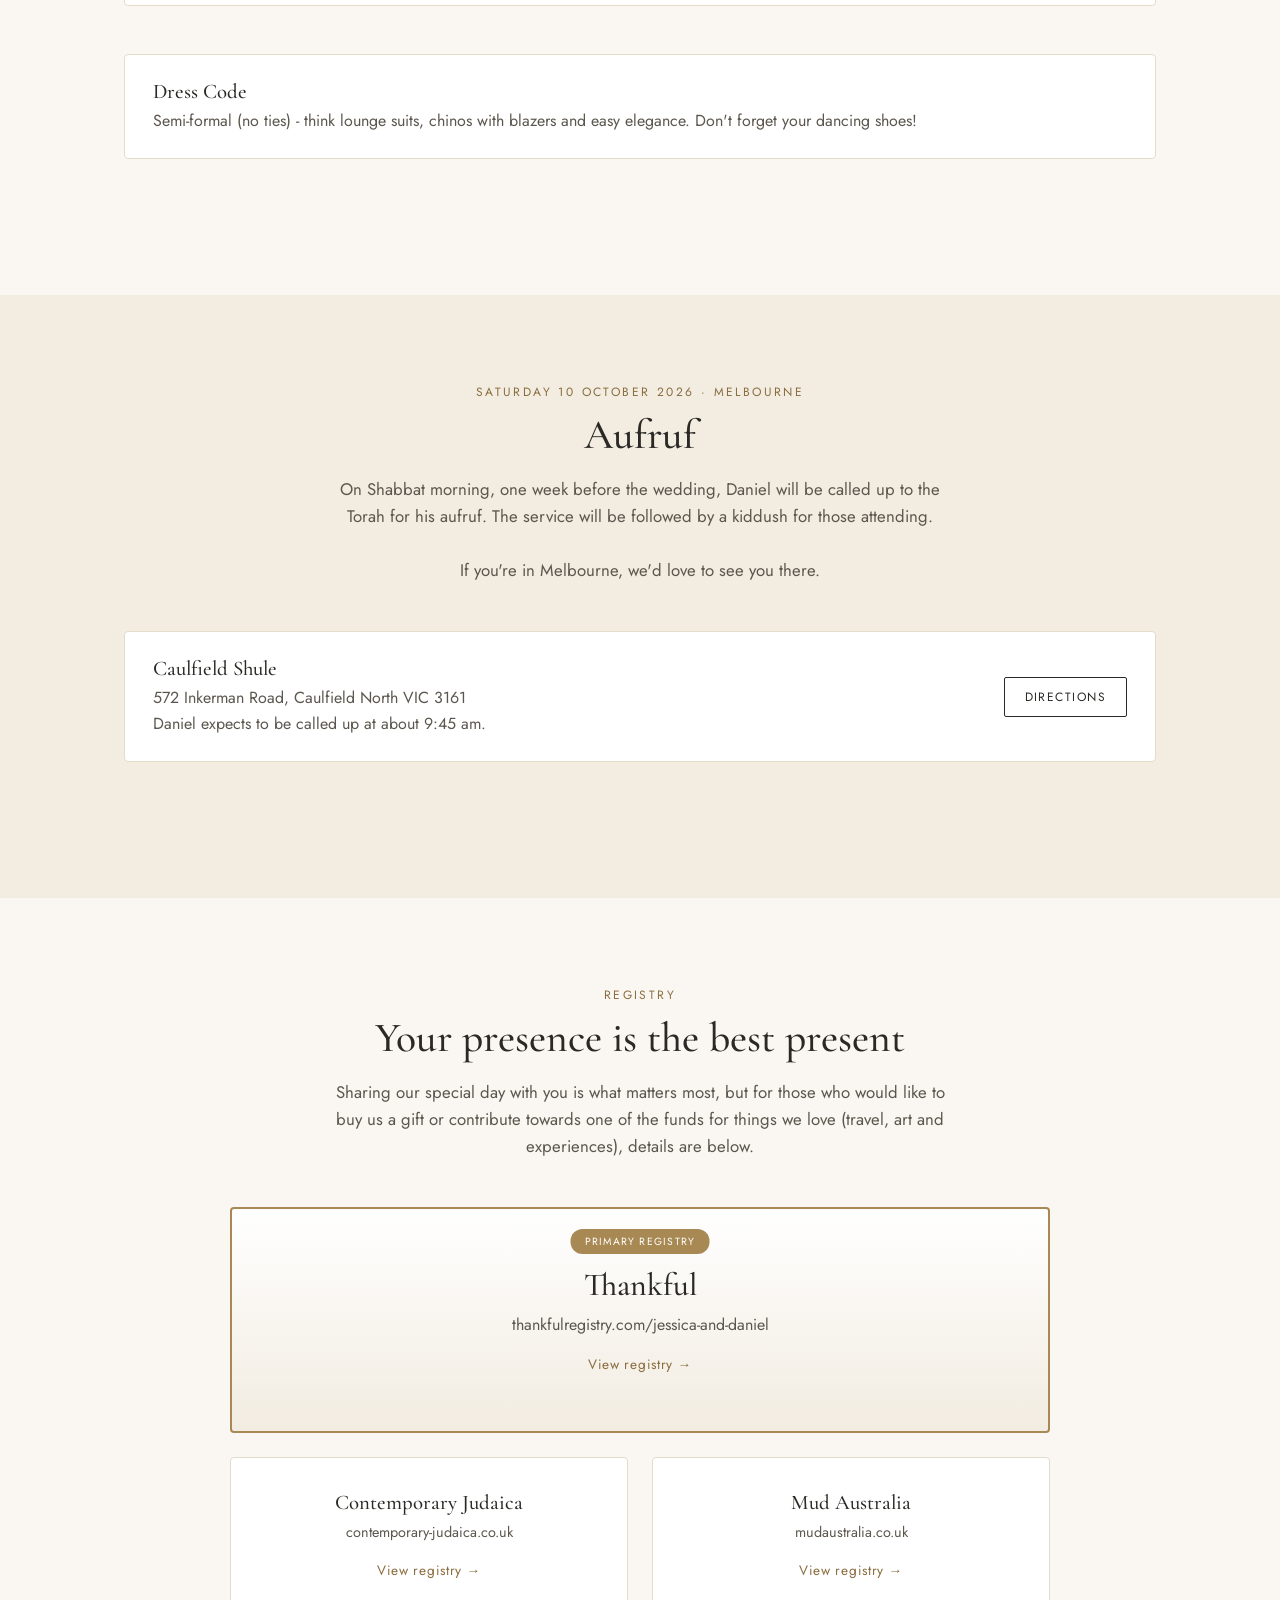
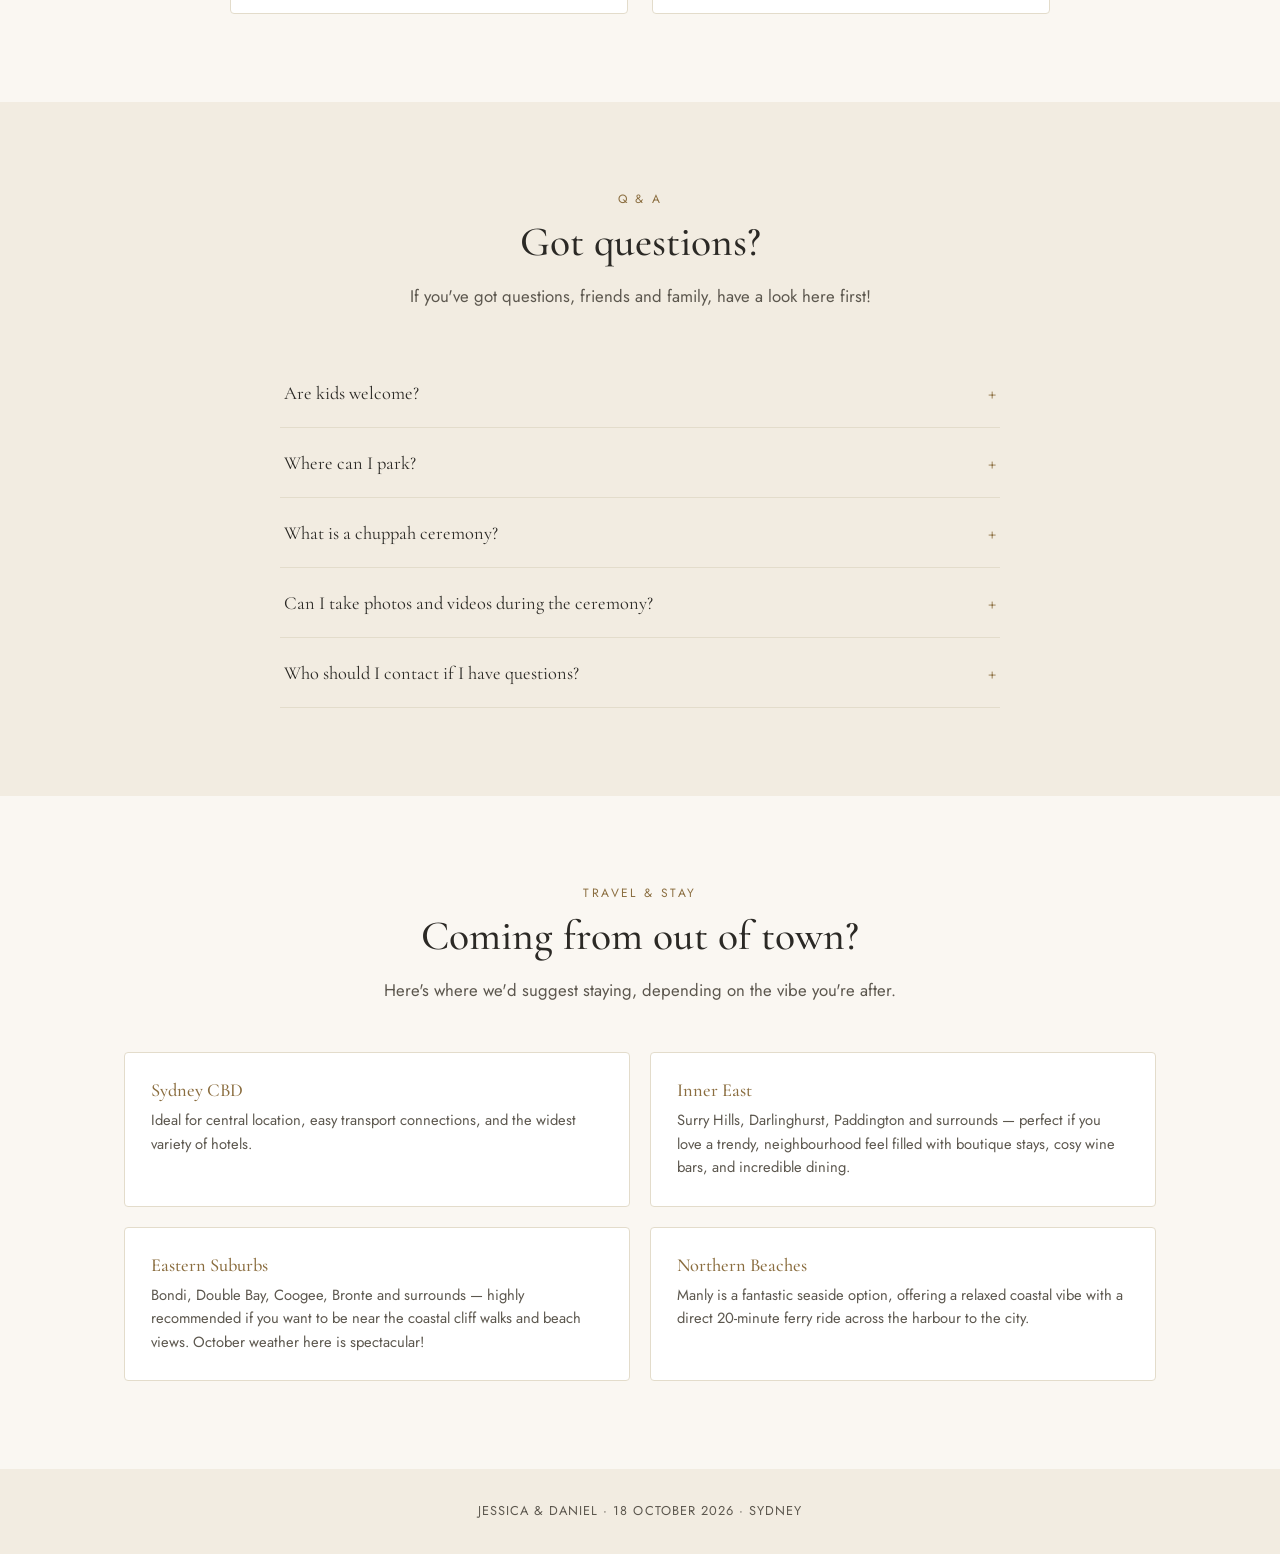
==== commit b8eb8cba: "Add Aufruf section to website Co-Authored-By: Claude Opus 5.5 <noreply@anthropic.com>" ====
--- a/index.html
+++ b/index.html
@@ -20,6 +20,7 @@
   <ul>
     <li><a href="#home" class="nav-link">Home</a></li>
     <li><a href="#schedule" class="nav-link">Schedule</a></li>
+    <li><a href="#aufruf" class="nav-link">Aufruf</a></li>
     <li><a href="#registry" class="nav-link">Registry</a></li>
     <li><a href="#faq" class="nav-link">Q&amp;A</a></li>
     <li><a href="#stay" class="nav-link">Travel &amp; Stay</a></li>
@@ -113,7 +114,26 @@
     </div>
   </section>
 
-  <section id="registry" class="section section-alt">
+  <section id="aufruf" class="section section-alt">
+    <div class="container">
+      <p class="eyebrow center">Saturday 10 October 2026 &middot; Melbourne</p>
+      <h2 class="section-title center">Aufruf</h2>
+      <p class="section-lede center">On Shabbat morning, one week before the wedding, Daniel will be called up to the Torah for his aufruf. The service will be followed by a kiddush for those attending.<br><br>If you're in Melbourne, we'd love to see you there.</p>
+
+      <div class="venue-card">
+        <div>
+          <h3>Caulfield Shule</h3>
+          <p>572 Inkerman Road, Caulfield North VIC 3161</p>
+          <p>Daniel expects to be called up at about 9:45&nbsp;am.</p>
+        </div>
+        <div class="venue-actions">
+          <a class="btn btn-small btn-outline" href="https://www.google.com/maps/search/?api=1&query=Caulfield+Hebrew+Congregation%2C+572+Inkerman+Road%2C+Caulfield+North+VIC+3161" target="_blank" rel="noopener">Directions</a>
+        </div>
+      </div>
+    </div>
+  </section>
+
+  <section id="registry" class="section">
     <div class="container">
       <p class="eyebrow center">Registry</p>
       <h2 class="section-title center">Your presence is the best present</h2>
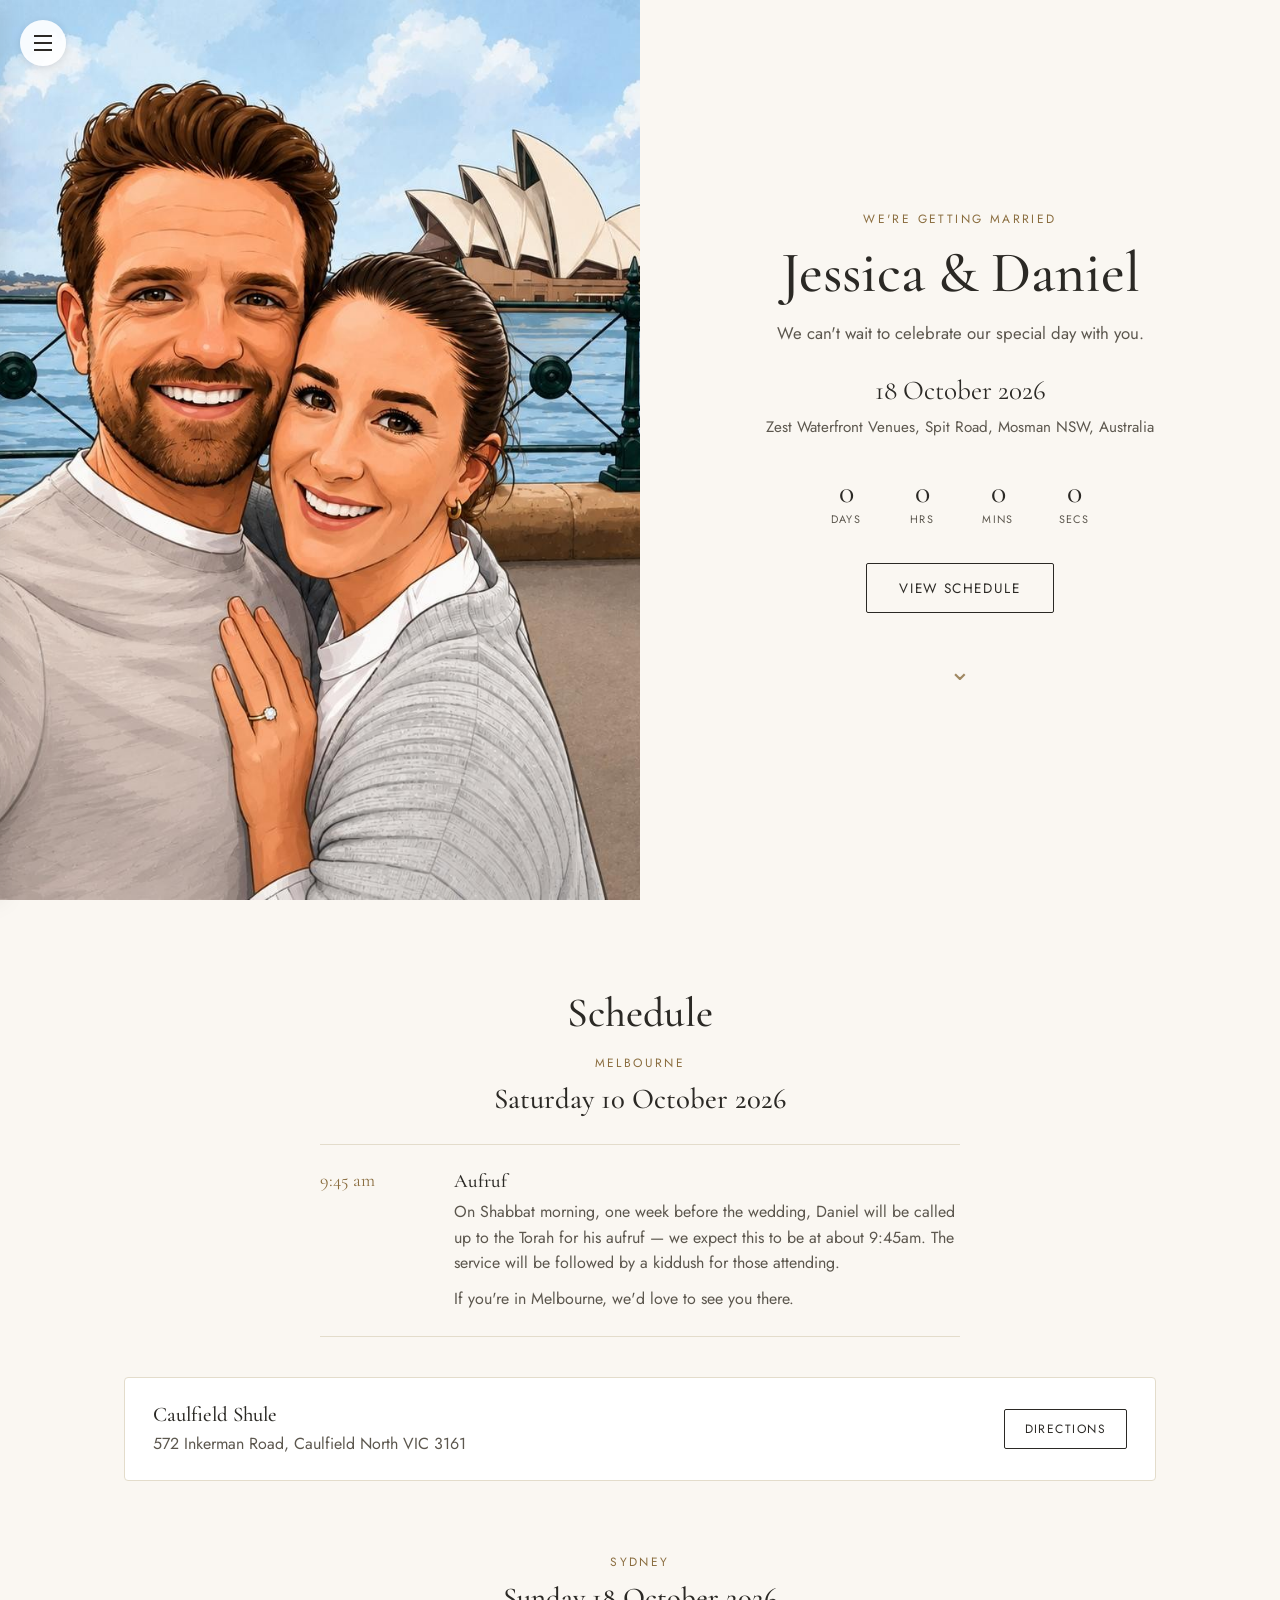
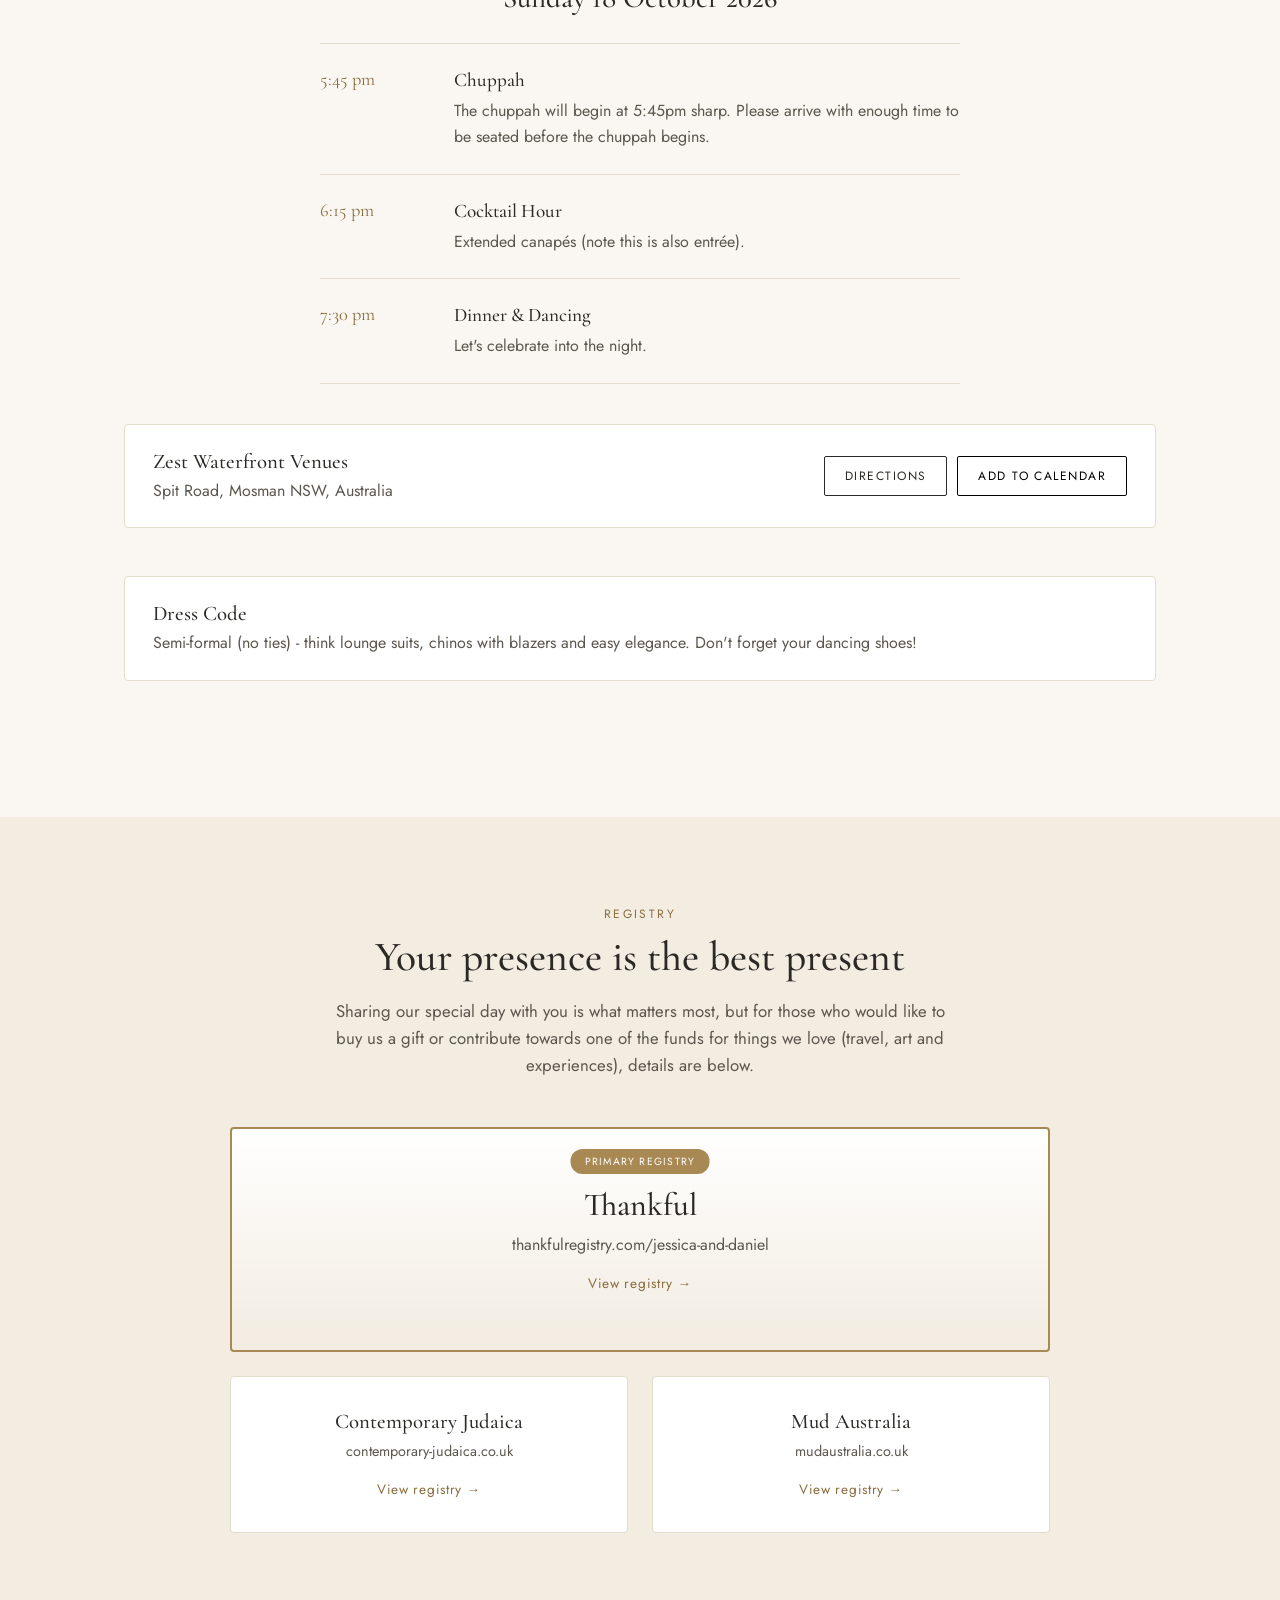
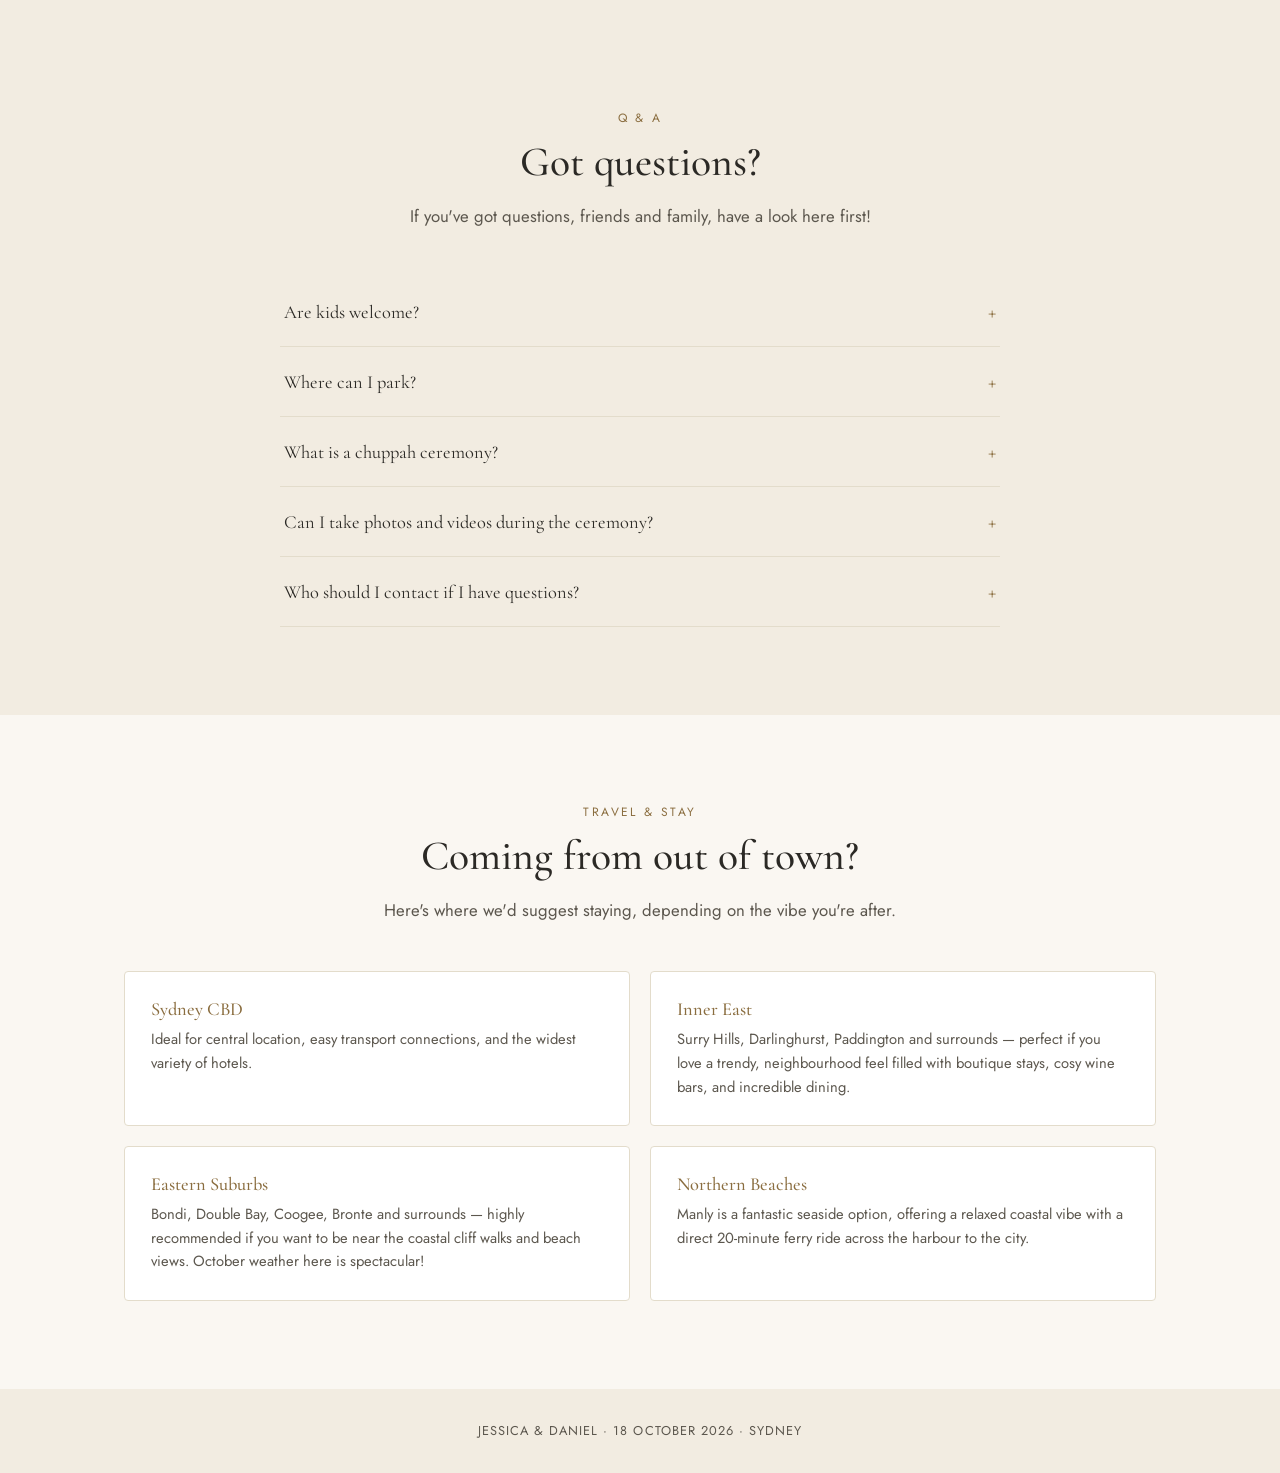
==== commit 3ed81b3d: "Split Schedule into Melbourne Aufruf and Sydney wedding day Co-Authored-By: Claude Opus 5.5 <noreply" ====
--- a/index.html
+++ b/index.html
@@ -20,7 +20,6 @@
   <ul>
     <li><a href="#home" class="nav-link">Home</a></li>
     <li><a href="#schedule" class="nav-link">Schedule</a></li>
-    <li><a href="#aufruf" class="nav-link">Aufruf</a></li>
     <li><a href="#registry" class="nav-link">Registry</a></li>
     <li><a href="#faq" class="nav-link">Q&amp;A</a></li>
     <li><a href="#stay" class="nav-link">Travel &amp; Stay</a></li>
@@ -60,80 +59,90 @@
 
   <section id="schedule" class="section">
     <div class="container">
-      <p class="eyebrow center">Sunday 18 October 2026</p>
       <h2 class="section-title center">Schedule</h2>
-      <ol class="timeline">
-        <li class="timeline-item">
-          <div class="timeline-time">5:45&nbsp;pm</div>
-          <div class="timeline-body">
-            <h4>Chuppah</h4>
-            <p>The chuppah will begin at 5:45pm sharp. Please arrive with enough time to be seated before the chuppah begins.</p>
-          </div>
-        </li>
-        <li class="timeline-item">
-          <div class="timeline-time">6:15&nbsp;pm</div>
-          <div class="timeline-body">
-            <h4>Cocktail Hour</h4>
-            <p>Extended canap&eacute;s (note this is also entr&eacute;e).</p>
-          </div>
-        </li>
-        <li class="timeline-item">
-          <div class="timeline-time">7:30&nbsp;pm</div>
-          <div class="timeline-body">
-            <h4>Dinner &amp; Dancing</h4>
-            <p>Let's celebrate into the night.</p>
-          </div>
-        </li>
-      </ol>
-
-      <div class="venue-card">
-        <div>
-          <h3>Zest Waterfront Venues</h3>
-          <p>Spit Road, Mosman NSW, Australia</p>
-        </div>
-        <div class="venue-actions">
-          <a class="btn btn-small btn-outline" href="https://www.google.com/maps/search/?api=1&query=Zest+Waterfront+Venues%2C+Spit+Road%2C+Mosman+NSW%2C+Australia" target="_blank" rel="noopener">Directions</a>
-          <div class="cal-dropdown" id="calDropdown">
-            <button class="btn btn-small btn-outline cal-dropdown-toggle" id="calendarToggle" aria-haspopup="true" aria-expanded="false">Add to Calendar</button>
-            <div class="cal-dropdown-menu" id="calendarMenu">
-              <a href="#" class="cal-option" id="calGoogle" target="_blank" rel="noopener">Google Calendar</a>
-              <a href="#" class="cal-option" id="calOutlook" target="_blank" rel="noopener">Outlook</a>
-              <a href="#" class="cal-option" id="calYahoo" target="_blank" rel="noopener">Yahoo Calendar</a>
-              <a href="#" class="cal-option" id="calApple">Apple / iCal (.ics)</a>
-            </div>
-          </div>
-        </div>
-      </div>
-
-      <div class="venue-card">
-        <div>
-          <h3>Dress Code</h3>
-          <p>Semi-formal (no ties) -  think lounge suits, chinos with blazers and easy elegance.  Don't forget your dancing shoes!</p>
-        </div>
-      </div>
-    </div>
-  </section>
-
-  <section id="aufruf" class="section section-alt">
-    <div class="container">
-      <p class="eyebrow center">Saturday 10 October 2026 &middot; Melbourne</p>
-      <h2 class="section-title center">Aufruf</h2>
-      <p class="section-lede center">On Shabbat morning, one week before the wedding, Daniel will be called up to the Torah for his aufruf. The service will be followed by a kiddush for those attending.<br><br>If you're in Melbourne, we'd love to see you there.</p>
-
-      <div class="venue-card">
-        <div>
-          <h3>Caulfield Shule</h3>
-          <p>572 Inkerman Road, Caulfield North VIC 3161</p>
-          <p>Daniel expects to be called up at about 9:45&nbsp;am.</p>
-        </div>
-        <div class="venue-actions">
-          <a class="btn btn-small btn-outline" href="https://www.google.com/maps/search/?api=1&query=Caulfield+Hebrew+Congregation%2C+572+Inkerman+Road%2C+Caulfield+North+VIC+3161" target="_blank" rel="noopener">Directions</a>
-        </div>
-      </div>
-    </div>
-  </section>
-
-  <section id="registry" class="section">
+
+      <div class="schedule-day" id="aufruf">
+        <p class="eyebrow center">Melbourne</p>
+        <h3 class="schedule-date center">Saturday 10 October 2026</h3>
+        <ol class="timeline">
+          <li class="timeline-item">
+            <div class="timeline-time">9:45&nbsp;am</div>
+            <div class="timeline-body">
+              <h4>Aufruf</h4>
+              <p>On Shabbat morning, one week before the wedding, Daniel will be called up to the Torah for his aufruf &mdash; we expect this to be at about 9:45am. The service will be followed by a kiddush for those attending.</p>
+              <p class="timeline-note">If you're in Melbourne, we'd love to see you there.</p>
+            </div>
+          </li>
+        </ol>
+
+        <div class="venue-card">
+          <div>
+            <h3>Caulfield Shule</h3>
+            <p>572 Inkerman Road, Caulfield North VIC 3161</p>
+          </div>
+          <div class="venue-actions">
+            <a class="btn btn-small btn-outline" href="https://www.google.com/maps/search/?api=1&query=Caulfield+Hebrew+Congregation%2C+572+Inkerman+Road%2C+Caulfield+North+VIC+3161" target="_blank" rel="noopener">Directions</a>
+          </div>
+        </div>
+      </div>
+
+      <div class="schedule-day">
+        <p class="eyebrow center">Sydney</p>
+        <h3 class="schedule-date center">Sunday 18 October 2026</h3>
+        <ol class="timeline">
+          <li class="timeline-item">
+            <div class="timeline-time">5:45&nbsp;pm</div>
+            <div class="timeline-body">
+              <h4>Chuppah</h4>
+              <p>The chuppah will begin at 5:45pm sharp. Please arrive with enough time to be seated before the chuppah begins.</p>
+            </div>
+          </li>
+          <li class="timeline-item">
+            <div class="timeline-time">6:15&nbsp;pm</div>
+            <div class="timeline-body">
+              <h4>Cocktail Hour</h4>
+              <p>Extended canap&eacute;s (note this is also entr&eacute;e).</p>
+            </div>
+          </li>
+          <li class="timeline-item">
+            <div class="timeline-time">7:30&nbsp;pm</div>
+            <div class="timeline-body">
+              <h4>Dinner &amp; Dancing</h4>
+              <p>Let's celebrate into the night.</p>
+            </div>
+          </li>
+        </ol>
+
+        <div class="venue-card">
+          <div>
+            <h3>Zest Waterfront Venues</h3>
+            <p>Spit Road, Mosman NSW, Australia</p>
+          </div>
+          <div class="venue-actions">
+            <a class="btn btn-small btn-outline" href="https://www.google.com/maps/search/?api=1&query=Zest+Waterfront+Venues%2C+Spit+Road%2C+Mosman+NSW%2C+Australia" target="_blank" rel="noopener">Directions</a>
+            <div class="cal-dropdown" id="calDropdown">
+              <button class="btn btn-small btn-outline cal-dropdown-toggle" id="calendarToggle" aria-haspopup="true" aria-expanded="false">Add to Calendar</button>
+              <div class="cal-dropdown-menu" id="calendarMenu">
+                <a href="#" class="cal-option" id="calGoogle" target="_blank" rel="noopener">Google Calendar</a>
+                <a href="#" class="cal-option" id="calOutlook" target="_blank" rel="noopener">Outlook</a>
+                <a href="#" class="cal-option" id="calYahoo" target="_blank" rel="noopener">Yahoo Calendar</a>
+                <a href="#" class="cal-option" id="calApple">Apple / iCal (.ics)</a>
+              </div>
+            </div>
+          </div>
+        </div>
+
+        <div class="venue-card">
+          <div>
+            <h3>Dress Code</h3>
+            <p>Semi-formal (no ties) -  think lounge suits, chinos with blazers and easy elegance.  Don't forget your dancing shoes!</p>
+          </div>
+        </div>
+      </div>
+    </div>
+  </section>
+
+  <section id="registry" class="section section-alt">
     <div class="container">
       <p class="eyebrow center">Registry</p>
       <h2 class="section-title center">Your presence is the best present</h2>
--- a/css/styles.css
+++ b/css/styles.css
@@ -228,6 +228,11 @@
 }
 .cal-option:hover { background: var(--cream-2); }
 
+.schedule-day { scroll-margin-top: 24px; }
+.schedule-day + .schedule-day { margin-top: 72px; }
+.schedule-date { font-size: clamp(1.4rem, 3vw, 1.8rem); margin-bottom: 28px; }
+.schedule-day .timeline { margin-bottom: 40px; }
+.timeline-body .timeline-note { margin-top: 10px; }
 .timeline { list-style: none; margin: 0 auto 80px; padding: 0; max-width: 640px; }
 .timeline-item {
   display: flex;
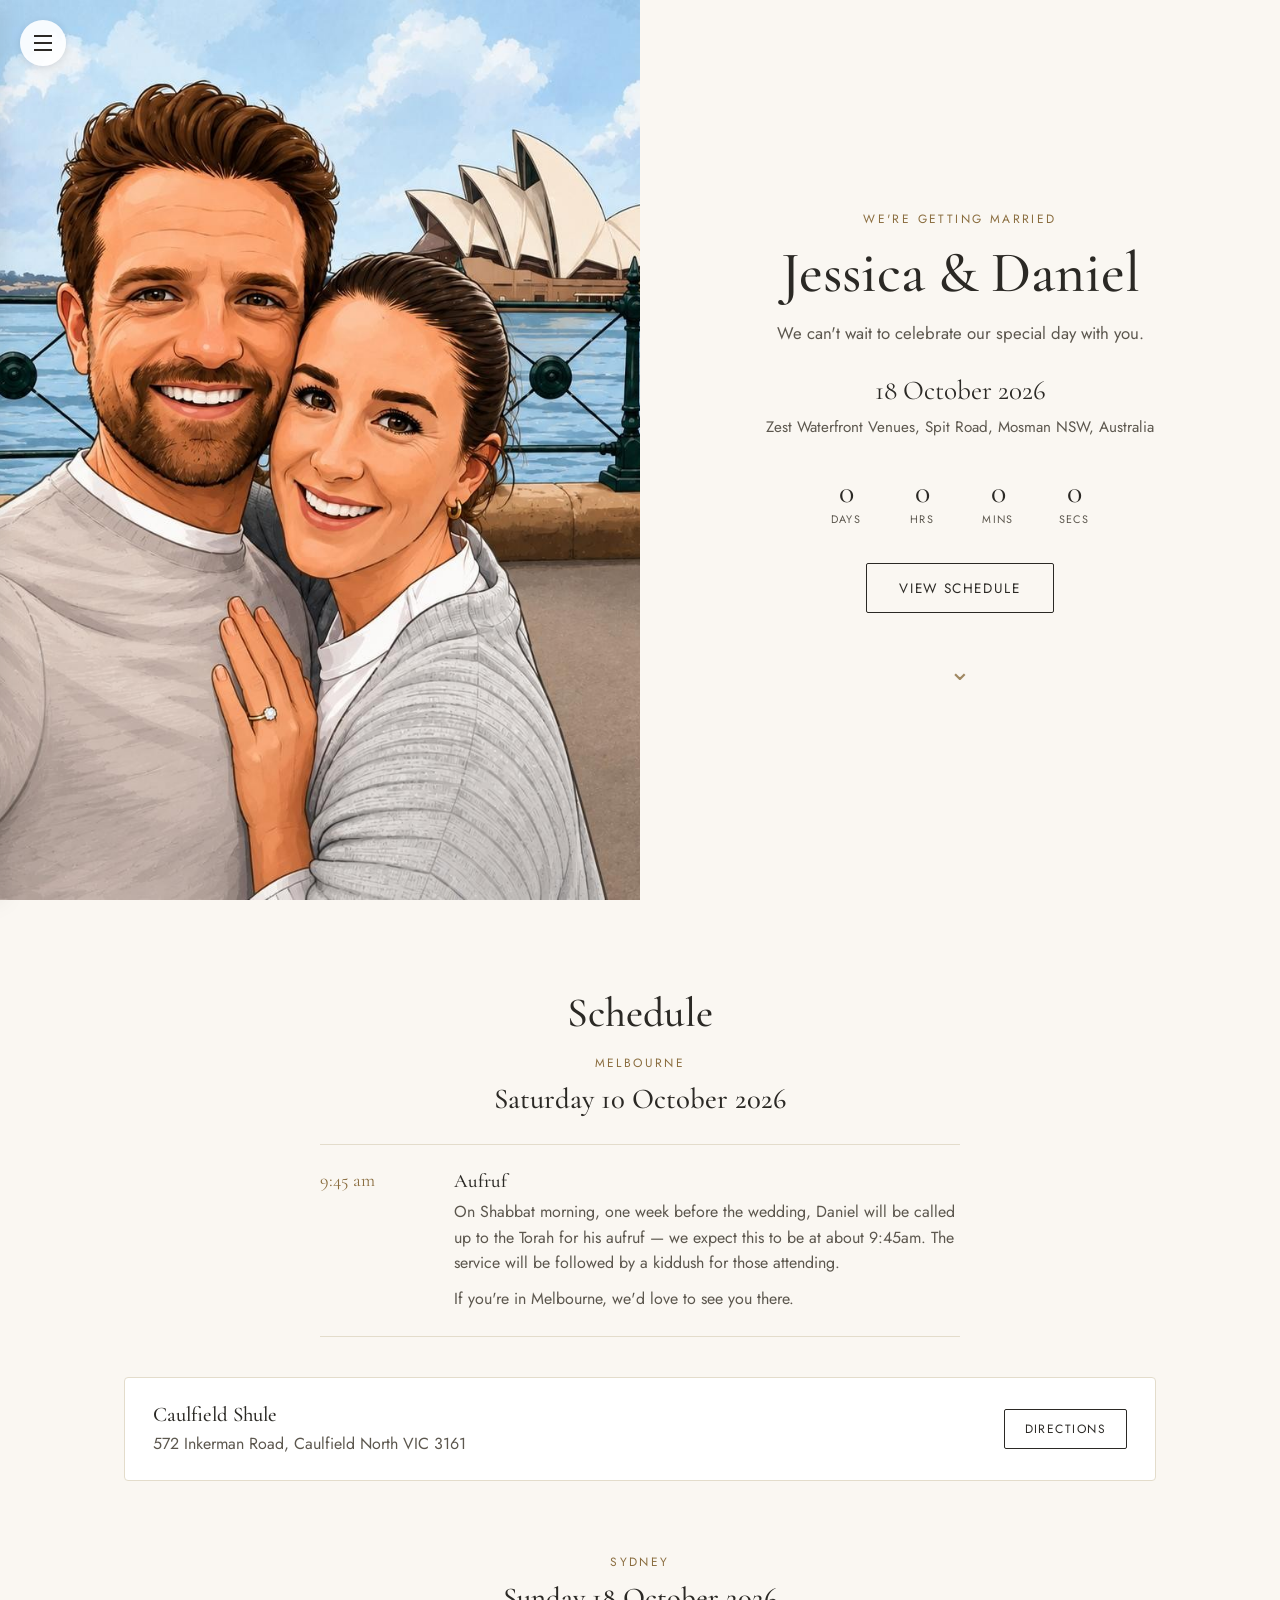
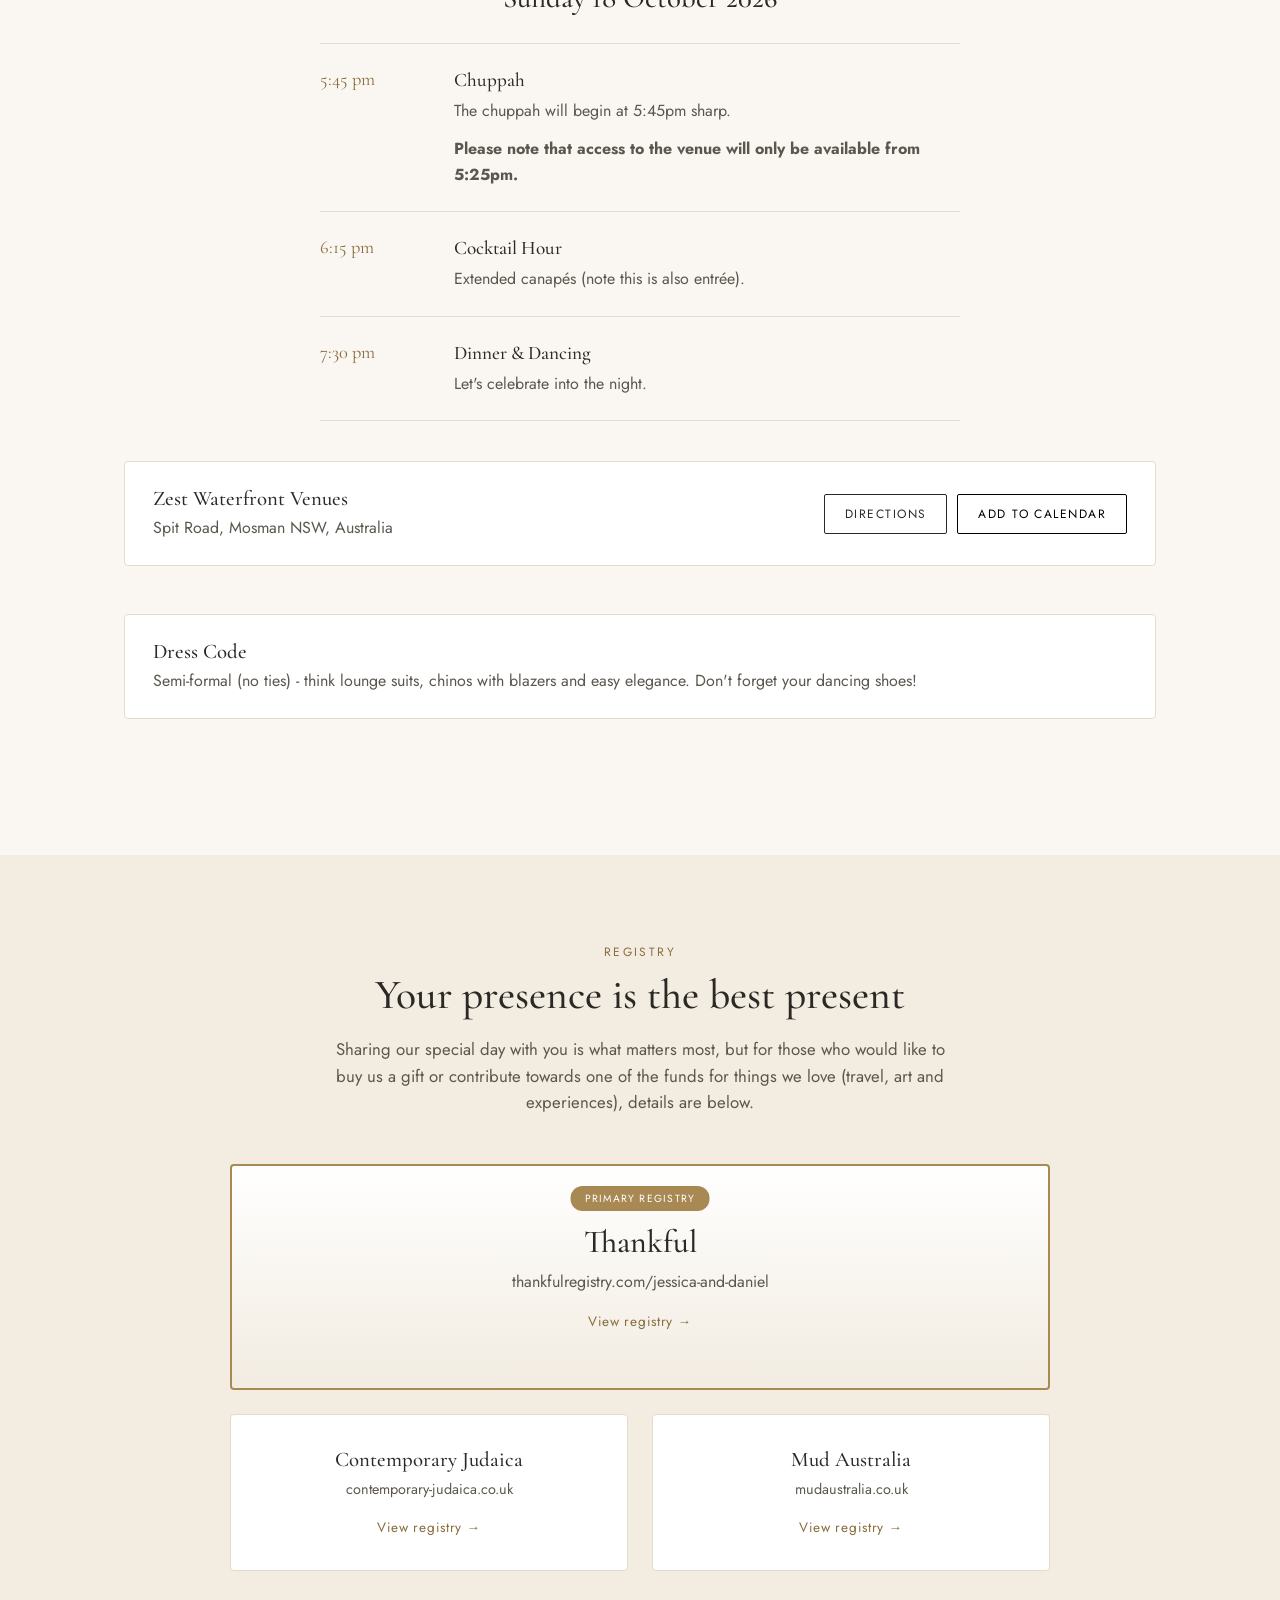
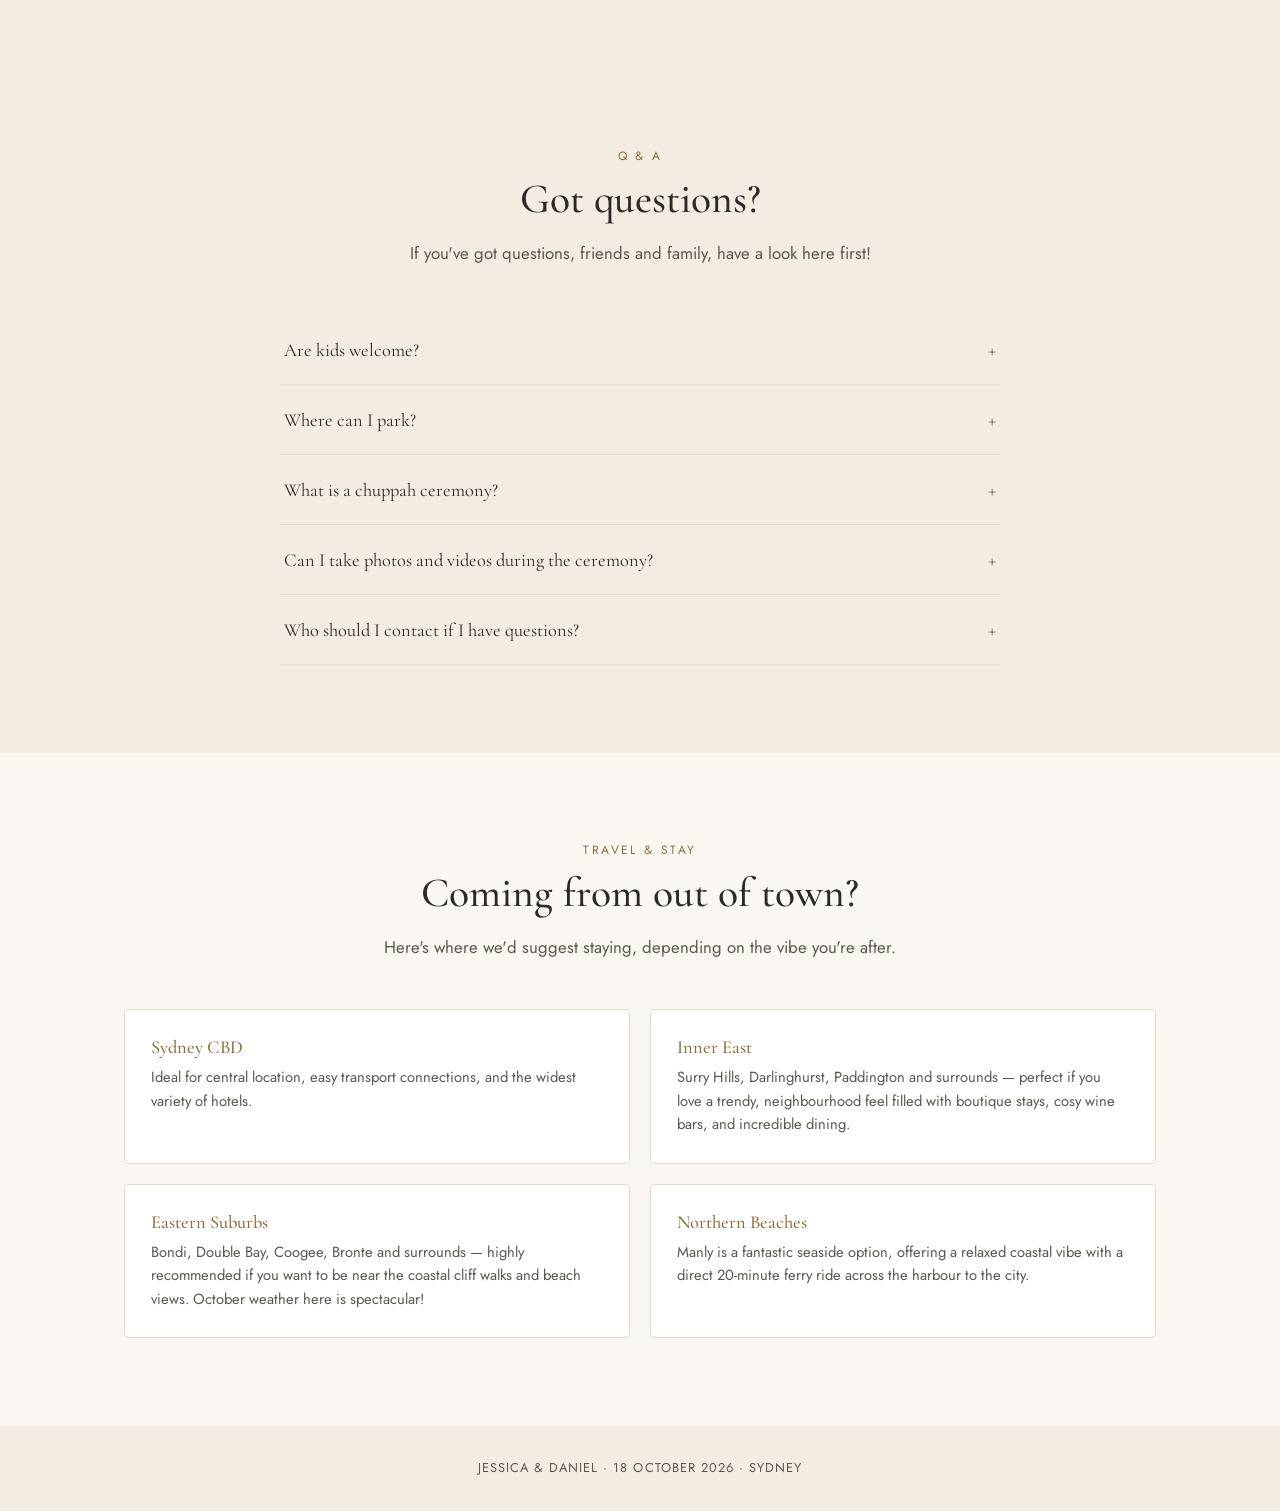
==== commit d75d4d92: "Update Chuppah schedule note with venue access time Replace the arrival guidance with a bold note th" ====
--- a/index.html
+++ b/index.html
@@ -94,7 +94,8 @@
             <div class="timeline-time">5:45&nbsp;pm</div>
             <div class="timeline-body">
               <h4>Chuppah</h4>
-              <p>The chuppah will begin at 5:45pm sharp. Please arrive with enough time to be seated before the chuppah begins.</p>
+              <p>The chuppah will begin at 5:45pm sharp.</p>
+              <p style="margin-top:12px;"><strong>Please note that access to the venue will only be available from 5:25pm.</strong></p>
             </div>
           </li>
           <li class="timeline-item">
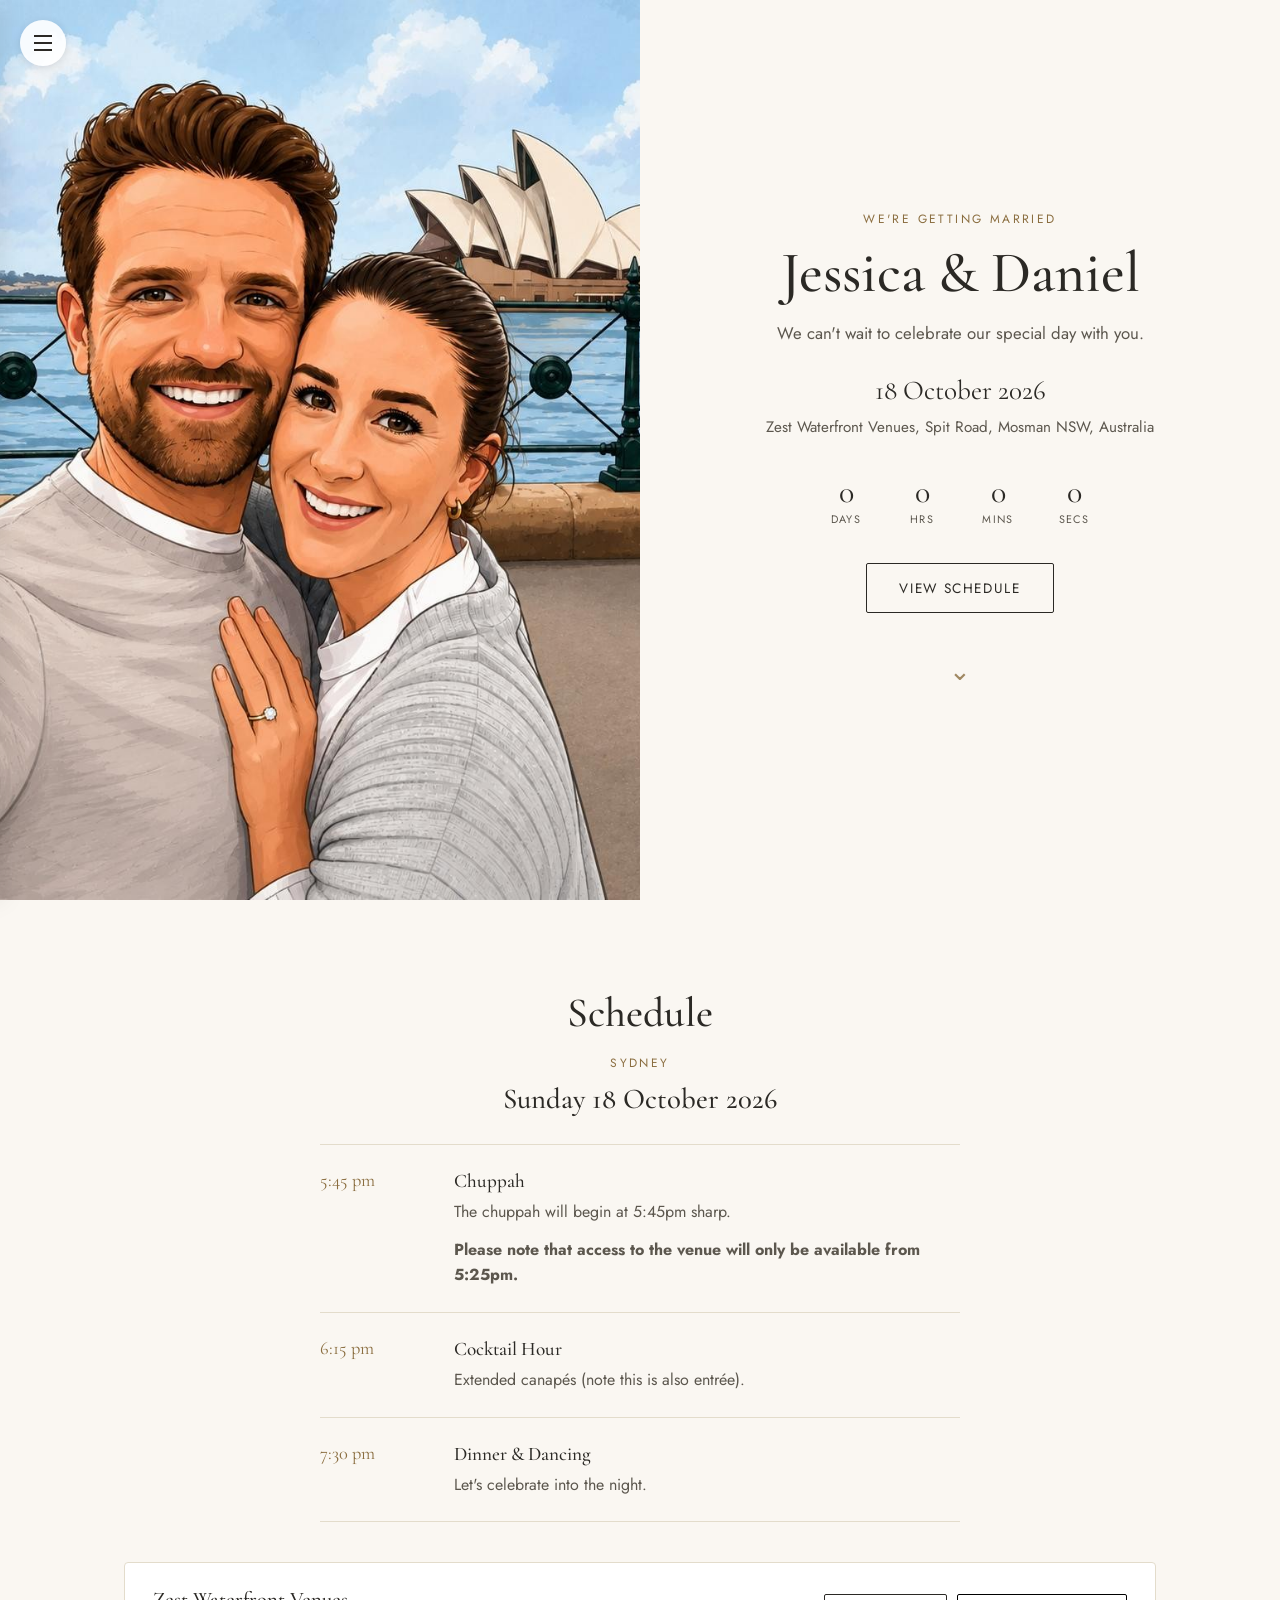
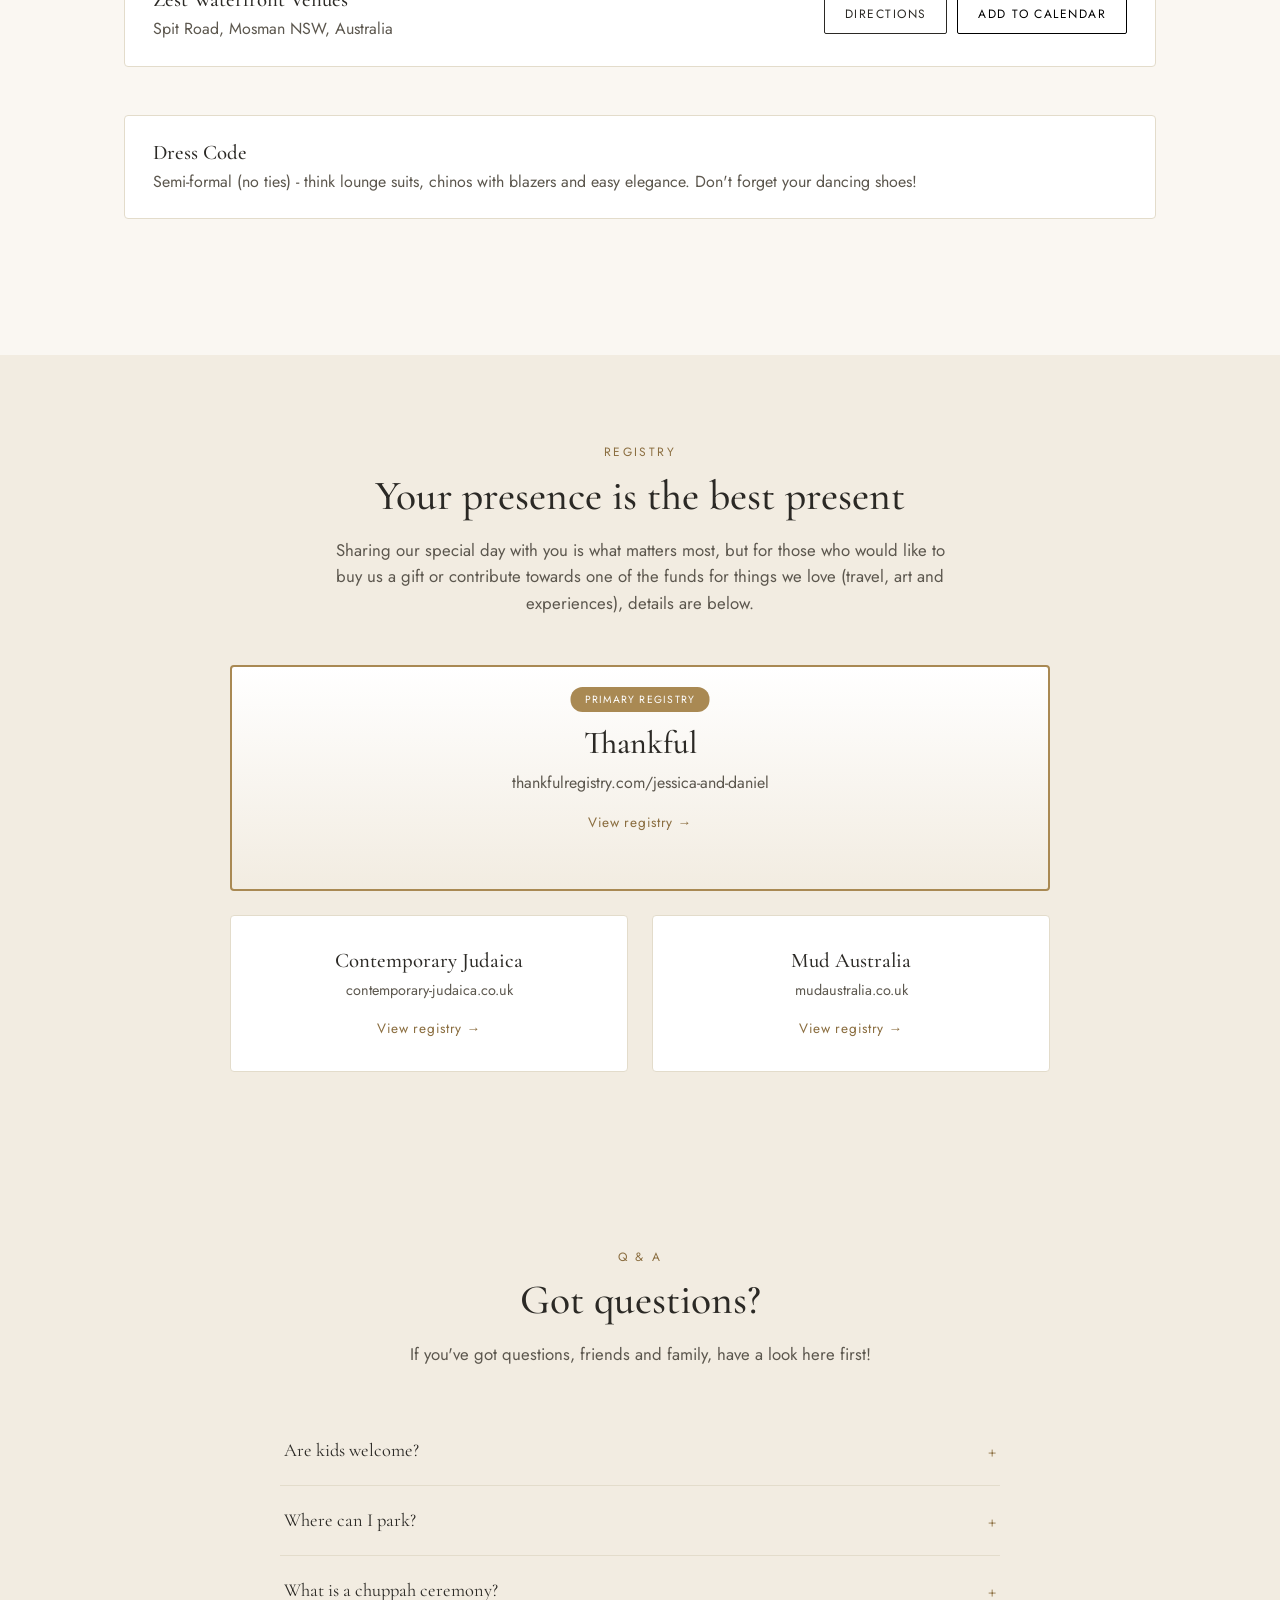
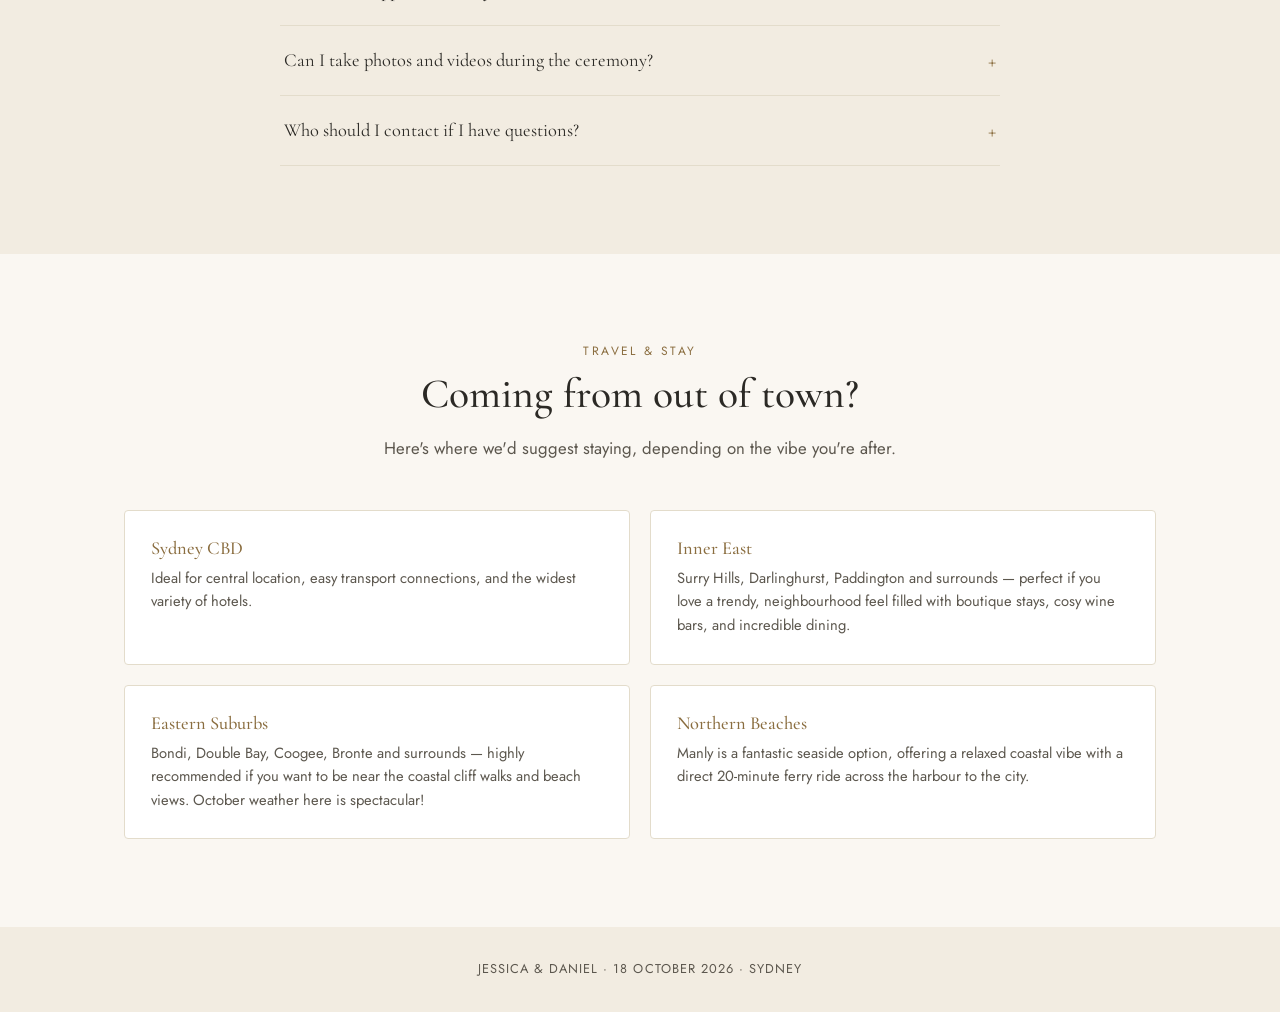
==== commit 56922286: "Remove Melbourne aufruf section from schedule The aufruf has taken place, so drop the Melbourne bloc" ====
--- a/index.html
+++ b/index.html
@@ -60,31 +60,6 @@
   <section id="schedule" class="section">
     <div class="container">
       <h2 class="section-title center">Schedule</h2>
-
-      <div class="schedule-day" id="aufruf">
-        <p class="eyebrow center">Melbourne</p>
-        <h3 class="schedule-date center">Saturday 10 October 2026</h3>
-        <ol class="timeline">
-          <li class="timeline-item">
-            <div class="timeline-time">9:45&nbsp;am</div>
-            <div class="timeline-body">
-              <h4>Aufruf</h4>
-              <p>On Shabbat morning, one week before the wedding, Daniel will be called up to the Torah for his aufruf &mdash; we expect this to be at about 9:45am. The service will be followed by a kiddush for those attending.</p>
-              <p class="timeline-note">If you're in Melbourne, we'd love to see you there.</p>
-            </div>
-          </li>
-        </ol>
-
-        <div class="venue-card">
-          <div>
-            <h3>Caulfield Shule</h3>
-            <p>572 Inkerman Road, Caulfield North VIC 3161</p>
-          </div>
-          <div class="venue-actions">
-            <a class="btn btn-small btn-outline" href="https://www.google.com/maps/search/?api=1&query=Caulfield+Hebrew+Congregation%2C+572+Inkerman+Road%2C+Caulfield+North+VIC+3161" target="_blank" rel="noopener">Directions</a>
-          </div>
-        </div>
-      </div>
 
       <div class="schedule-day">
         <p class="eyebrow center">Sydney</p>
